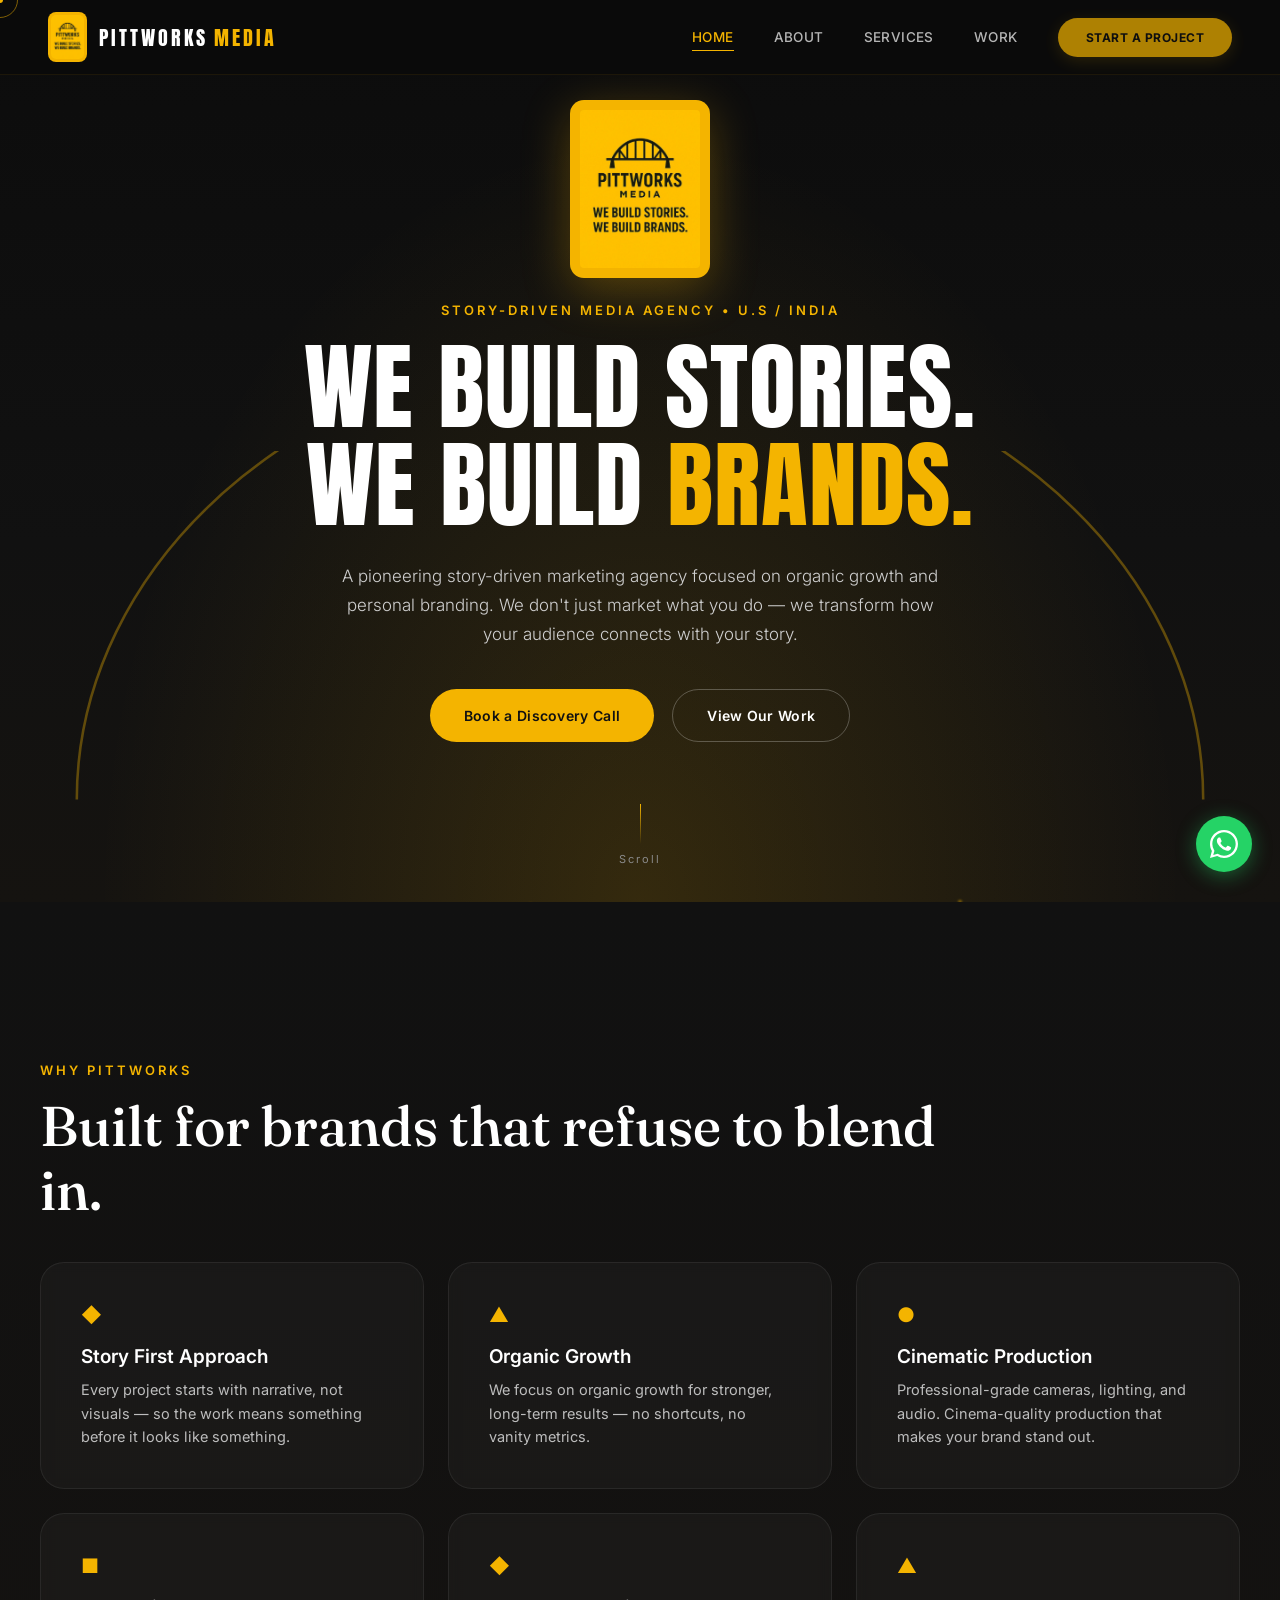
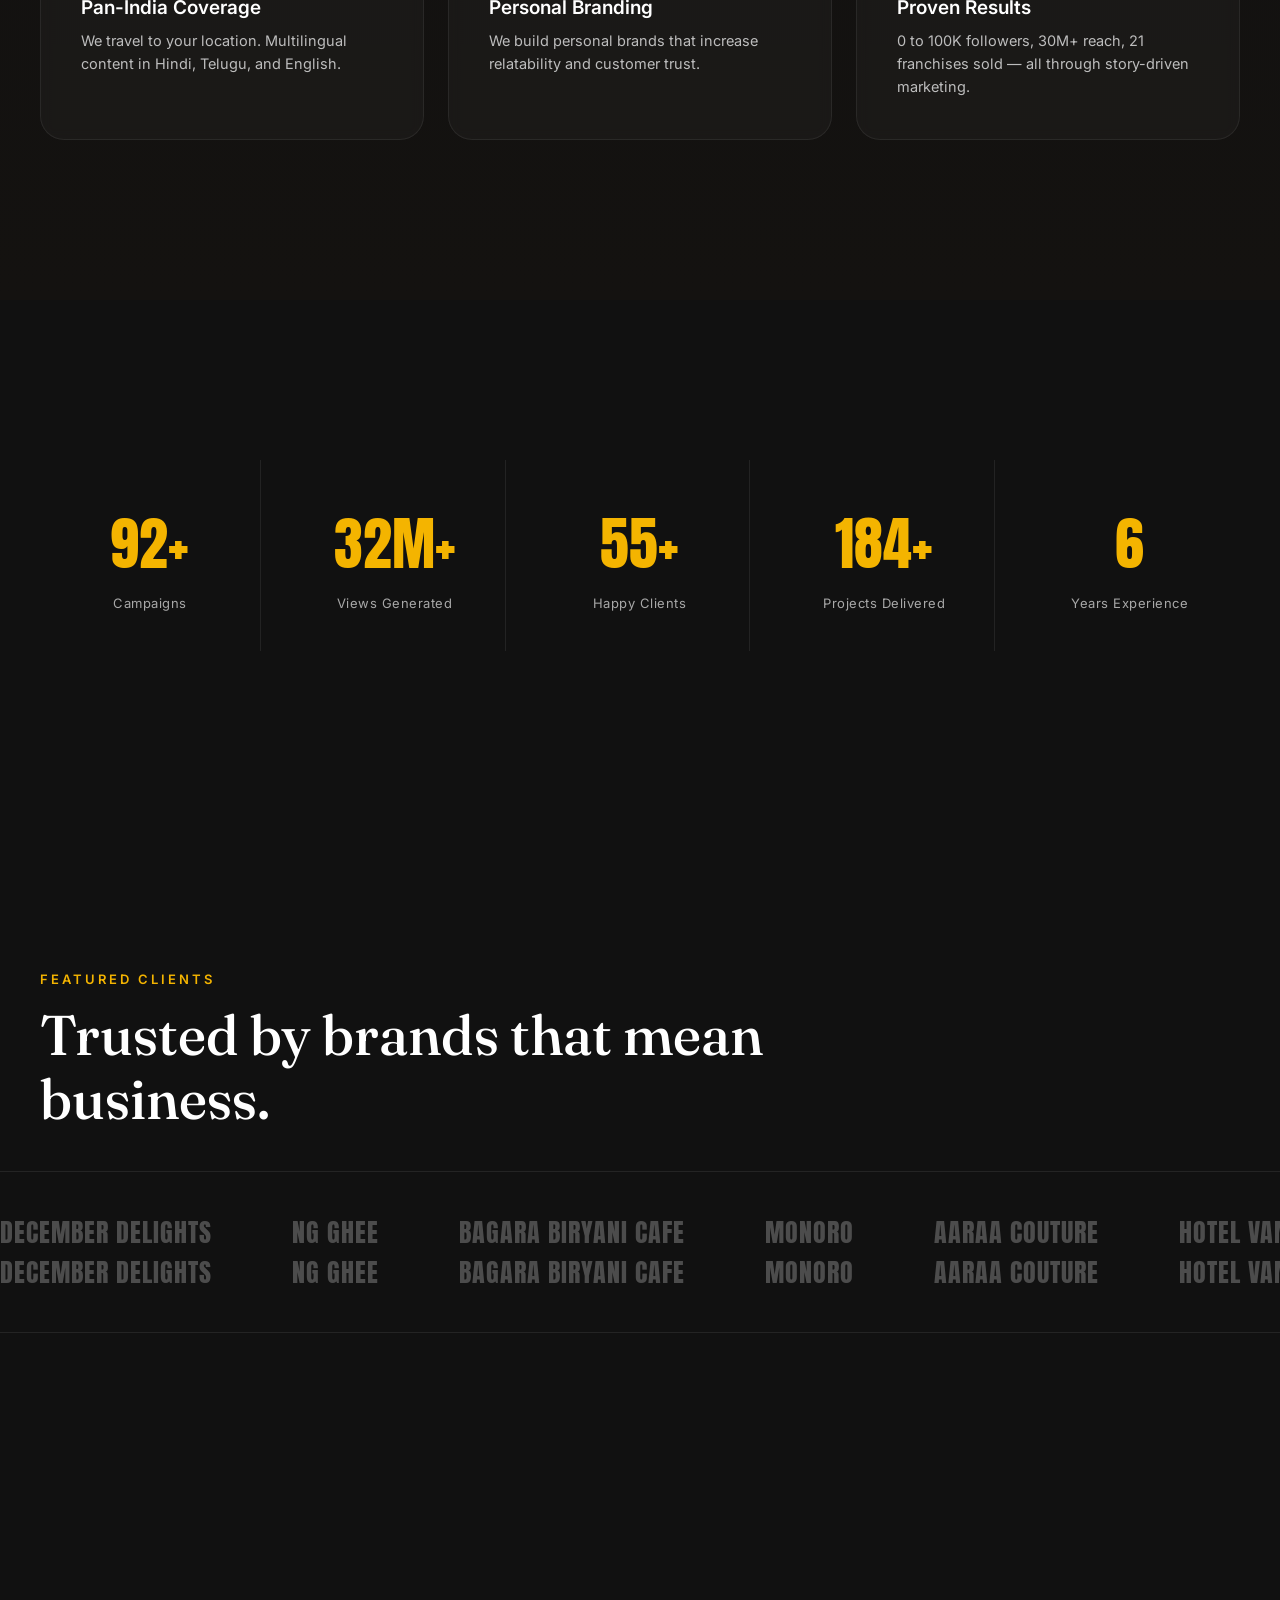
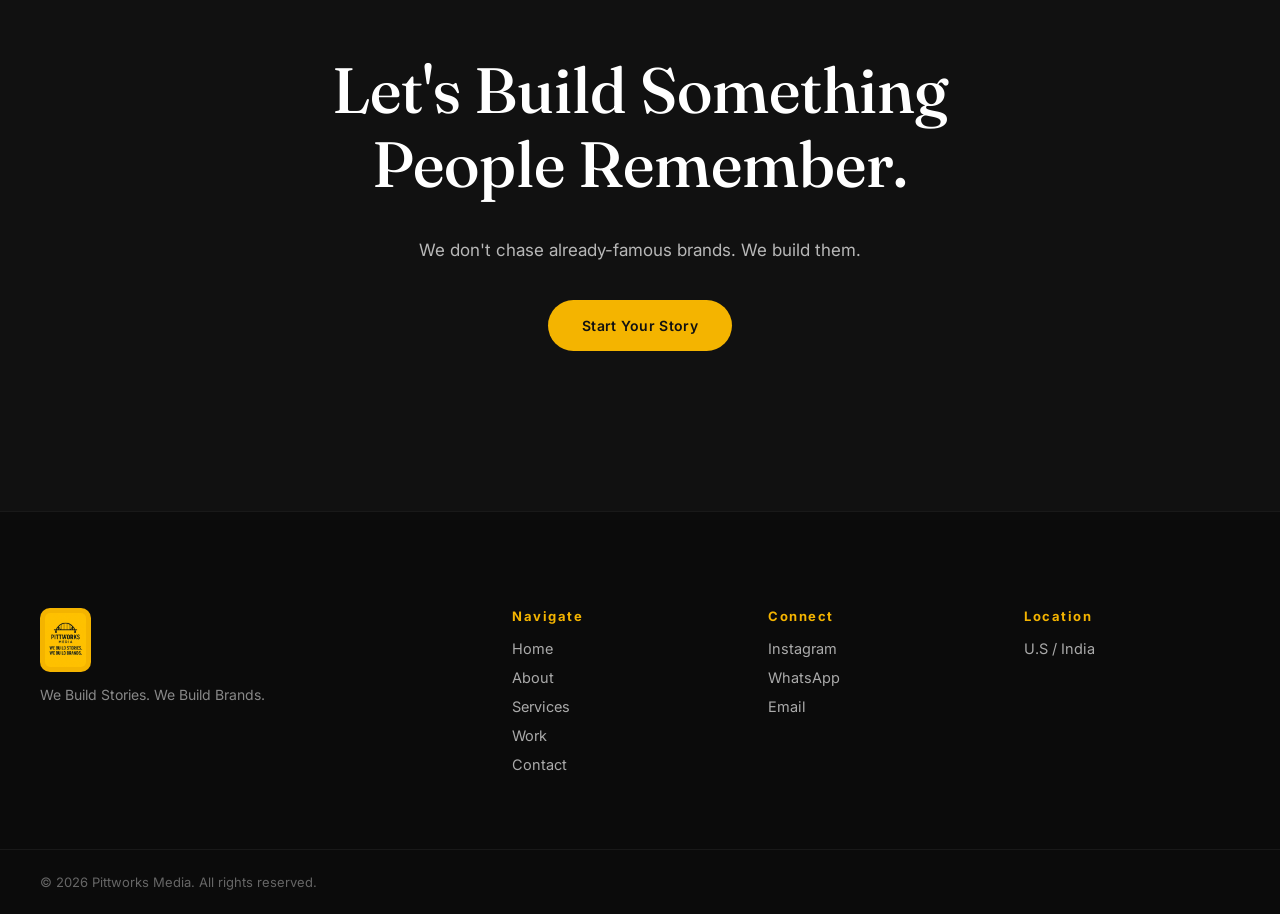
==== index.html @ 5b870f53 "Pittworks Media - complete website with all pages and assets" ====
<!DOCTYPE html>
<html lang="en">
<head>
<meta charset="UTF-8">
<meta name="viewport" content="width=device-width, initial-scale=1.0">
<title>Pittworks Media — We Build Stories. We Build Brands.</title>
<meta name="description" content="Pittworks Media is a pioneering story-driven marketing agency focused on organic growth and personal branding. We turn businesses into brands through cinematic storytelling and strategic marketing. U.S. and India.">
<meta name="keywords" content="media agency, creative agency, digital marketing, brand strategy, restaurant marketing, video production, brand storytelling">

<meta property="og:title" content="Pittworks Media — We Build Stories. We Build Brands.">
<meta property="og:description" content="A story-driven media agency helping ambitious businesses create unforgettable brands.">
<meta property="og:type" content="website">
<meta property="og:image" content="assets/images/og-image.jpg">
<meta name="twitter:card" content="summary_large_image">
<meta name="twitter:title" content="Pittworks Media">
<meta name="twitter:description" content="We Build Stories. We Build Brands.">
<meta name="twitter:image" content="assets/images/og-image.jpg">

<link rel="icon" type="image/svg+xml" href="assets/icons/favicon-32x32.svg">
<link rel="icon" type="image/svg+xml" sizes="16x16" href="assets/icons/favicon-16x16.svg">
<link rel="apple-touch-icon" href="assets/icons/apple-touch-icon.svg">
<link rel="preconnect" href="https://fonts.googleapis.com">
<link rel="preconnect" href="https://fonts.gstatic.com" crossorigin>
<link href="https://fonts.googleapis.com/css2?family=Anton&family=Fraunces:ital,opsz,wght@0,9..144,300;0,9..144,500;0,9..144,600;1,9..144,400&family=Inter:wght@300;400;500;600;700&display=swap" rel="stylesheet">
<link rel="stylesheet" href="css/style.css">

<!-- Google Analytics 4 -->
<script>
  window.GA_MEASUREMENT_ID = 'G-XXXXXXXXXX';
  if (window.GA_MEASUREMENT_ID && window.GA_MEASUREMENT_ID !== 'G-XXXXXXXXXX') {
    var gs = document.createElement('script');
    gs.async = true;
    gs.src = 'https://www.googletagmanager.com/gtag/js?id=' + window.GA_MEASUREMENT_ID;
    document.head.appendChild(gs);
    window.dataLayer = window.dataLayer || [];
    function gtag(){ dataLayer.push(arguments); }
    gtag('js', new Date());
    gtag('config', window.GA_MEASUREMENT_ID);
  }
</script>

<script type="application/ld+json">
{
  "@context": "https://schema.org",
  "@type": "Organization",
  "name": "Pittworks Media",
  "description": "Pioneering story-driven marketing agency focused on organic growth and personal branding.",
  "slogan": "We Build Stories. We Build Brands."
}
</script>
</head>
<body>

<!-- Loading Screen -->
<div class="loader" id="loader">
  <div class="loader-bridge">
    <svg viewBox="0 0 200 120" class="loader-svg"><path class="loader-arch" d="M20 90 A80 70 0 0 1 180 90" fill="none" stroke="#F4B400" stroke-width="6"/><line x1="10" y1="92" x2="190" y2="92" stroke="#F4B400" stroke-width="6"/></svg>
  </div>
  <div class="loader-text">PITTWORKS <span>MEDIA</span></div>
</div>

<!-- Custom cursor -->
<div class="cursor-dot" id="cursorDot"></div>
<div class="cursor-ring" id="cursorRing"></div>

<!-- Scroll progress -->
<div class="scroll-progress" id="scrollProgress"></div>

<!-- Nav -->
<header class="nav" id="nav">
  <div class="nav-inner">
    <a href="index.html" class="nav-logo">
      <picture>
        <source srcset="assets/images/logo.webp" type="image/webp">
        <img src="assets/images/logo.png" alt="Pittworks Media" class="nav-logo-img">
      </picture>
      <span class="nav-logo-text">PITTWORKS<em>MEDIA</em></span>
    </a>
    <nav class="nav-links">
      <a href="index.html" class="active">Home</a>
      <a href="about.html">About</a>
      <a href="services.html">Services</a>
      <a href="work.html">Work</a>
      <a href="contact.html" class="nav-cta">Start a Project</a>
    </nav>
    <button class="nav-burger" id="navBurger" aria-label="Open menu"><span></span><span></span><span></span></button>
  </div>
  <div class="nav-mobile" id="navMobile">
    <a href="index.html">Home</a>
    <a href="about.html">About</a>
    <a href="services.html">Services</a>
    <a href="work.html">Work</a>
    <a href="contact.html" class="nav-cta">Start a Project</a>
  </div>
</header>

<main id="top">

  <!-- HERO -->
  <section class="hero" id="hero">
    <div class="hero-bg">
      <div class="hero-particles" id="particles"></div>
      <svg class="hero-bridge-line" viewBox="0 0 1000 400" preserveAspectRatio="xMidYMax slice">
        <path d="M60 320 A420 340 0 0 1 940 320" fill="none" stroke="#F4B400" stroke-width="2" opacity="0.35"/>
      </svg>
    </div>
    <div class="hero-content">
      <div class="hero-logo-wrap reveal-up">
        <picture>
          <source srcset="assets/images/logo.webp" type="image/webp">
          <img src="assets/images/logo.png" alt="Pittworks Media logo" class="hero-logo">
        </picture>
      </div>
      <p class="eyebrow reveal-up">STORY-DRIVEN MEDIA AGENCY &bull; U.S / INDIA</p>
      <h1 class="hero-title">
        <span class="line reveal-mask"><span>WE BUILD STORIES.</span></span>
        <span class="line reveal-mask" style="--d:0.12s"><span>WE BUILD <em>BRANDS.</em></span></span>
      </h1>
      <p class="hero-sub reveal-up" style="--d:0.3s">A pioneering story-driven marketing agency focused on organic growth and personal branding. We don't just market what you do — we transform how your audience connects with your story.</p>
      <div class="hero-cta reveal-up" style="--d:0.42s">
        <a href="contact.html" class="btn btn-gold magnetic"><span>Book a Discovery Call</span></a>
        <a href="work.html" class="btn btn-outline magnetic"><span>View Our Work</span></a>
      </div>
    </div>
    <div class="hero-scroll">
      <span></span>
      <p>Scroll</p>
    </div>
  </section>

  <!-- WHY PITTWORKS -->
  <section class="why" id="why">
    <div class="container">
      <p class="eyebrow reveal-up">WHY PITTWORKS</p>
      <h2 class="section-title reveal-up">Built for brands that refuse to blend in.</h2>
      <div class="why-grid">
        <div class="why-card reveal-up">
          <div class="why-icon">◆</div>
          <h3>Story First Approach</h3>
          <p>Every project starts with narrative, not visuals — so the work means something before it looks like something.</p>
        </div>
        <div class="why-card reveal-up" style="--d:0.06s">
          <div class="why-icon">▲</div>
          <h3>Organic Growth</h3>
          <p>We focus on organic growth for stronger, long-term results — no shortcuts, no vanity metrics.</p>
        </div>
        <div class="why-card reveal-up" style="--d:0.12s">
          <div class="why-icon">●</div>
          <h3>Cinematic Production</h3>
          <p>Professional-grade cameras, lighting, and audio. Cinema-quality production that makes your brand stand out.</p>
        </div>
        <div class="why-card reveal-up" style="--d:0.18s">
          <div class="why-icon">■</div>
          <h3>Pan-India Coverage</h3>
          <p>We travel to your location. Multilingual content in Hindi, Telugu, and English.</p>
        </div>
        <div class="why-card reveal-up" style="--d:0.24s">
          <div class="why-icon">◆</div>
          <h3>Personal Branding</h3>
          <p>We build personal brands that increase relatability and customer trust.</p>
        </div>
        <div class="why-card reveal-up" style="--d:0.3s">
          <div class="why-icon">▲</div>
          <h3>Proven Results</h3>
          <p>0 to 100K followers, 30M+ reach, 21 franchises sold — all through story-driven marketing.</p>
        </div>
      </div>
    </div>
  </section>

  <!-- STATS -->
  <section class="stats" id="stats">
    <div class="container stats-grid">
      <div class="stat-item reveal-up">
        <span class="stat-num" data-count="100" data-suffix="+">0</span>
        <span class="stat-label">Campaigns</span>
      </div>
      <div class="stat-item reveal-up" style="--d:0.08s">
        <span class="stat-num" data-count="35" data-suffix="M+">0</span>
        <span class="stat-label">Views Generated</span>
      </div>
      <div class="stat-item reveal-up" style="--d:0.16s">
        <span class="stat-num" data-count="60" data-suffix="+">0</span>
        <span class="stat-label">Happy Clients</span>
      </div>
      <div class="stat-item reveal-up" style="--d:0.24s">
        <span class="stat-num" data-count="200" data-suffix="+">0</span>
        <span class="stat-label">Projects Delivered</span>
      </div>
      <div class="stat-item reveal-up" style="--d:0.32s">
        <span class="stat-num" data-count="6" data-suffix="">0</span>
        <span class="stat-label">Years Experience</span>
      </div>
    </div>
  </section>

  <!-- FEATURED CLIENTS -->
  <section class="clients" id="clients">
    <div class="container">
      <p class="eyebrow reveal-up">FEATURED CLIENTS</p>
      <h2 class="section-title reveal-up">Trusted by brands that mean business.</h2>
    </div>
    <div class="marquee-wrap">
      <div class="marquee-track" id="marqueeTrack1"></div>
      <div class="marquee-track" id="marqueeTrack2" aria-hidden="true"></div>
    </div>
  </section>

  <!-- CTA -->
  <section class="cta-banner">
    <div class="container">
      <h2 class="reveal-up">Let's Build Something<br>People Remember.</h2>
      <p class="cta-sub reveal-up">We don't chase already-famous brands. We build them.</p>
      <a href="contact.html" class="btn btn-gold magnetic reveal-up"><span>Start Your Story</span></a>
    </div>
  </section>

</main>

<!-- FOOTER -->
<footer class="footer">
  <div class="container footer-grid">
    <div class="footer-brand">
      <picture>
        <source srcset="assets/images/logo.webp" type="image/webp">
        <img src="assets/images/logo.png" alt="Pittworks Media" class="footer-logo">
      </picture>
      <p>We Build Stories. We Build Brands.</p>
    </div>
    <div class="footer-col">
      <h4>Navigate</h4>
      <a href="index.html">Home</a>
      <a href="about.html">About</a>
      <a href="services.html">Services</a>
      <a href="work.html">Work</a>
      <a href="contact.html">Contact</a>
    </div>
    <div class="footer-col">
      <h4>Connect</h4>
      <a href="https://www.instagram.com/pittworks_media" target="_blank" rel="noopener">Instagram</a>
      <a href="https://wa.me/918801460641?text=Hi%20Pittworks%20Media%2C%20I%27m%20interested%20in%20your%20services.%20Let%27s%20connect!" target="_blank" rel="noopener">WhatsApp</a>
      <a href="mailto:hello@pittworksmedia.com">Email</a>
    </div>
    <div class="footer-col">
      <h4>Location</h4>
      <p>U.S / India</p>
    </div>
  </div>
  <div class="container footer-bottom">
    <p>&copy; 2026 Pittworks Media. All rights reserved.</p>
  </div>
</footer>

<button class="to-top" id="toTop" aria-label="Back to top">&uarr;</button>

<script src="js/main.js"></script>
<a href="https://wa.me/918801460641?text=Hi%20Pittworks%20Media%2C%20I%27m%20interested%20in%20your%20services.%20Let%27s%20connect!" target="_blank" rel="noopener" class="whatsapp-float" aria-label="Chat on WhatsApp">
  <svg viewBox="0 0 32 32" width="28" height="28" fill="#fff"><path d="M16.004 0C7.164 0 .004 7.16.004 15.998c0 2.82.736 5.572 2.14 7.998L0 32l8.196-2.148A15.95 15.95 0 0016.004 32C24.844 32 32 24.836 32 15.998 32 7.16 24.844 0 16.004 0zm0 29.332a13.28 13.28 0 01-6.772-1.852l-.484-.288-5.024 1.32 1.344-4.896-.316-.504A13.24 13.24 0 012.672 16C2.672 8.636 8.636 2.672 16.004 2.672c7.364 0 13.328 5.964 13.328 13.328 0 7.368-5.964 13.332-13.328 13.332zm7.308-9.976c-.4-.2-2.368-1.168-2.736-1.3-.368-.136-.636-.2-.904.2-.268.4-1.036 1.3-1.272 1.572-.232.268-.468.3-.868.1-.4-.2-1.688-.62-3.216-1.98-1.188-1.06-1.992-2.368-2.224-2.768-.232-.4-.024-.616.176-.816.18-.18.4-.468.6-.7.2-.236.268-.4.4-.668.136-.268.068-.5-.032-.7-.1-.2-.904-2.18-1.24-2.984-.324-.784-.656-.676-.904-.688-.232-.012-.5-.012-.768-.012s-.7.1-1.068.5c-.368.4-1.4 1.368-1.4 3.336 0 1.968 1.432 3.868 1.632 4.136.2.268 2.824 4.312 6.84 6.048.956.412 1.7.66 2.284.844.96.304 1.832.26 2.524.16.768-.116 2.368-.968 2.704-1.904.332-.936.332-1.74.232-1.904-.1-.168-.368-.268-.768-.468z"/></svg>
</a>
</body>
</html>
---- css/style.css ----
/* ============================================
   PITTWORKS MEDIA — DESIGN TOKENS
   ============================================ */
:root{
  --gold: #F4B400;
  --gold-soft: #FFD866;
  --gold-pale: #FFF8E7;
  --black: #111111;
  --black-2: #1a1a1a;
  --white: #ffffff;
  --gray: #8a8a8a;
  --gray-light: #e8e8e6;

  --font-display: 'Anton', sans-serif;
  --font-serif: 'Fraunces', serif;
  --font-body: 'Inter', sans-serif;

  --space-1: 8px;
  --space-2: 16px;
  --space-3: 24px;
  --space-4: 40px;
  --space-5: 64px;
  --space-6: 96px;
  --space-7: 160px;

  --radius: 24px;
  --ease: cubic-bezier(.22,1,.36,1);
}

*,*::before,*::after{ box-sizing: border-box; }
html{ scroll-behavior: smooth; }
body{
  margin:0;
  background: var(--black);
  color: var(--white);
  font-family: var(--font-body);
  font-weight: 400;
  overflow-x: hidden;
  cursor: none;
}
img{ max-width:100%; display:block; }
a{ color:inherit; text-decoration:none; }
.container{ max-width: 1280px; margin: 0 auto; padding: 0 var(--space-4); }
@media (max-width: 768px){ .container{ padding: 0 var(--space-3); } }

.eyebrow{
  font-family: var(--font-body);
  font-size: 13px;
  letter-spacing: 3px;
  color: var(--gold);
  font-weight: 600;
  margin: 0 0 var(--space-2);
}
.section-title{
  font-family: var(--font-serif);
  font-weight: 500;
  font-size: clamp(32px, 4.5vw, 56px);
  line-height: 1.15;
  margin: 0 0 var(--space-4);
  max-width: 900px;
}
.serif-em{ font-style: italic; color: var(--gold); }

section{ position: relative; padding: var(--space-7) 0; }
@media (max-width: 900px){ section{ padding: var(--space-6) 0; } }

/* ============================================
   CURSOR
   ============================================ */
.cursor-dot, .cursor-ring{
  position: fixed; top:0; left:0; pointer-events:none; z-index: 9999;
  border-radius: 50%; transform: translate(-50%,-50%);
  transition: opacity .2s ease;
}
.cursor-dot{ width:6px; height:6px; background: var(--gold); }
.cursor-ring{ width:36px; height:36px; border: 1px solid rgba(244,180,0,.5); transition: width .2s var(--ease), height .2s var(--ease), border-color .2s ease, background .2s ease; }
.cursor-ring.hover{ width:64px; height:64px; background: rgba(244,180,0,.08); border-color: var(--gold); }
@media (max-width: 900px){ .cursor-dot,.cursor-ring{ display:none; } body{ cursor:auto; } }

/* ============================================
   LOADER
   ============================================ */
.loader{
  position: fixed; inset:0; background: var(--black); z-index: 10000;
  display:flex; flex-direction:column; align-items:center; justify-content:center; gap: 24px;
  transition: opacity .6s var(--ease), visibility .6s var(--ease);
}
.loader.done{ opacity:0; visibility:hidden; }
.loader-svg{ width: 140px; }
.loader-arch{ stroke-dasharray: 300; stroke-dashoffset: 300; animation: drawArch 1.4s var(--ease) forwards; }
@keyframes drawArch{ to{ stroke-dashoffset:0; } }
.loader-text{ font-family: var(--font-display); letter-spacing: 4px; font-size: 20px; color: var(--white); opacity:0; animation: fadeIn .6s ease .8s forwards; }
.loader-text span{ color: var(--gold); }
@keyframes fadeIn{ to{ opacity:1; } }

/* ============================================
   SCROLL PROGRESS
   ============================================ */
.scroll-progress{ position: fixed; top:0; left:0; height:3px; background: var(--gold); z-index: 999; width:0%; }

/* ============================================
   NAV
   ============================================ */
.nav{ position: fixed; top:0; left:0; right:0; z-index: 900; background: rgba(11,11,11,.88); backdrop-filter: blur(20px) saturate(1.4); border-bottom: 1px solid rgba(244,180,0,.08); }
.nav-inner{ max-width:1360px; margin:0 auto; padding: 12px 48px; display:flex; align-items:center; justify-content:space-between; }
.nav-logo{ display:flex; align-items:center; gap: 12px; text-decoration:none; }
.nav-logo img{ height: 50px; width: auto; border-radius: 8px; background: var(--gold); padding: 3px; }
.nav-logo-text{ font-family: var(--font-display); font-size: 20px; font-weight: 400; letter-spacing: 3px; color: var(--white); white-space: nowrap; text-transform: uppercase; }
.nav-logo-text em{ font-style: normal; color: var(--gold); letter-spacing: 3px; margin-left: 6px; }
.nav-links{ display:flex; align-items:center; gap: 40px; font-size: 13.5px; font-weight: 500; letter-spacing: .4px; text-transform: uppercase; }
.nav-links a{ opacity:.7; transition: opacity .3s ease, color .3s ease, transform .3s ease; position: relative; }
.nav-links a::after{ content:''; position:absolute; bottom:-6px; left:0; width:0; height:1.5px; background: var(--gold); transition: width .35s var(--ease); }
.nav-links a:hover{ opacity:1; color: var(--gold); transform: translateY(-1px); }
.nav-links a:hover::after{ width:100%; }
.nav-links a.active{ opacity:1; color: var(--gold); }
.nav-links a.active::after{ width:100%; }
.nav-cta{ background: var(--gold); color: var(--black) !important; padding: 12px 28px; border-radius: 999px; font-weight: 700; letter-spacing: .5px; text-transform: uppercase; font-size: 12px; box-shadow: 0 4px 16px rgba(244,180,0,.2); transition: transform .3s var(--ease), box-shadow .3s ease; }
.nav-cta:hover{ color: var(--black) !important; opacity: 1 !important; transform: translateY(-2px); box-shadow: 0 8px 28px rgba(244,180,0,.35); }
.nav-cta::after{ display:none; }
.nav-burger{ display:none; flex-direction:column; gap:6px; background:none; border:none; cursor:pointer; padding: 10px; }
.nav-burger span{ width: 26px; height:2px; background: var(--white); display:block; border-radius: 2px; transition: transform .3s ease, opacity .3s ease; }
.nav-mobile{ display:none; flex-direction:column; gap: 20px; padding: 28px 28px 36px; background: rgba(11,11,11,.95); backdrop-filter: blur(20px); border-top: 1px solid rgba(244,180,0,.08); }
.nav-mobile a{ font-size: 16px; font-weight: 500; letter-spacing: .3px; opacity: .8; transition: opacity .25s ease, color .25s ease; }
.nav-mobile a:hover{ opacity:1; color: var(--gold); }
.nav-mobile.open{ display:flex; }
@media (max-width: 900px){
  .nav-inner{ padding: 10px 24px; }
  .nav-logo img{ height: 42px; }
  .nav-logo-text{ font-size: 18px; }
  .nav-links{ display:none; }
  .nav-burger{ display:flex; }
}

/* ============================================
   HERO
   ============================================ */
.hero{ min-height: 100vh; display:flex; flex-direction:column; align-items:center; justify-content:center; text-align:center; overflow:hidden; padding-top: 100px; }
.hero-bg{ position:absolute; inset:0; background:
    radial-gradient(ellipse at 50% 100%, rgba(244,180,0,.14), transparent 60%),
    linear-gradient(180deg, #0c0c0c 0%, #111111 60%, #151310 100%);
  z-index:0; }
.hero-bridge-line{ position:absolute; bottom:0; left:0; width:100%; height: 50%; z-index:1; }
.hero-particles{ position:absolute; inset:0; z-index:1; }
.particle{ position:absolute; border-radius:50%; background: var(--gold); opacity:.5; filter: blur(1px); animation: floatUp linear infinite; }
@keyframes floatUp{ from{ transform: translateY(0); } to{ transform: translateY(-120vh); } }

.hero-content{ position:relative; z-index:2; max-width: 980px; padding: 0 24px; }
.hero-title{ font-family: var(--font-display); font-weight:400; letter-spacing: 1px; font-size: clamp(38px, 8vw, 96px); line-height: 1.02; margin: 20px 0 28px; color: var(--white); }
.hero-title em{ font-style: normal; color: var(--gold); }
.hero-title .line{ display:block; overflow:hidden; }
.hero-title .line span{ display:block; transform: translateY(110%); }
.hero-sub{ font-size: 17px; line-height: 1.7; color: #cfcfcf; max-width: 620px; margin: 0 auto 40px; font-weight:300; }
.hero-cta{ display:flex; gap: 18px; justify-content:center; flex-wrap:wrap; }

.hero-scroll{ position:absolute; bottom: 36px; left:50%; transform: translateX(-50%); z-index:2; display:flex; flex-direction:column; align-items:center; gap:8px; }
.hero-scroll span{ width:1px; height: 40px; background: linear-gradient(var(--gold), transparent); animation: scrollLine 1.8s ease infinite; }
.hero-scroll p{ font-size:11px; letter-spacing:2px; color: var(--gray); margin:0; }
@keyframes scrollLine{ 0%{ transform: scaleY(0); transform-origin: top; } 50%{ transform: scaleY(1); transform-origin: top; } 51%{ transform-origin: bottom; } 100%{ transform: scaleY(0); transform-origin: bottom; } }

/* Buttons */
.btn{ display:inline-flex; align-items:center; justify-content:center; padding: 17px 34px; border-radius: 999px; font-weight:600; font-size: 14px; letter-spacing:.3px; position:relative; overflow:hidden; transition: transform .35s var(--ease), box-shadow .35s var(--ease); }
.btn span{ position:relative; z-index:2; }
.btn-gold{ background: var(--gold); color: var(--black); }
.btn-gold:hover{ transform: translateY(-3px); box-shadow: 0 14px 34px rgba(244,180,0,.35); }
.btn-outline{ border: 1px solid rgba(255,255,255,.25); color: var(--white); }
.btn-outline:hover{ transform: translateY(-3px); border-color: var(--gold); color: var(--gold); }

/* ============================================
   REVEALS
   ============================================ */
.reveal-up{ opacity:0; transform: translateY(36px); transition: opacity .9s var(--ease), transform .9s var(--ease); transition-delay: var(--d,0s); }
.reveal-up.in{ opacity:1; transform: translateY(0); }
.reveal-mask{ overflow:hidden; }
.reveal-mask.in span{ transform: translateY(0); transition: transform 1s var(--ease); transition-delay: var(--d,0s); }

/* ============================================
   ABOUT
   ============================================ */
.about{ background: var(--black); }
.about-lede{ max-width: 620px; color: #b8b8b8; font-size:17px; line-height:1.7; margin-bottom: var(--space-5); }
.about-grid{ display:grid; grid-template-columns: repeat(4,1fr); gap: var(--space-3); }
.about-card{ background: var(--black-2); border:1px solid rgba(255,255,255,.06); border-radius: var(--radius); padding: var(--space-4); transition: transform .4s var(--ease), border-color .4s ease; }
.about-card:hover{ transform: translateY(-8px); border-color: rgba(244,180,0,.4); }
.about-num{ display:block; font-family: var(--font-serif); font-style:italic; color: var(--gold); font-size: 22px; margin-bottom: 14px; }
.about-card p{ color:#c8c8c8; line-height:1.65; font-size:15px; margin:0; }
@media (max-width: 900px){ .about-grid{ grid-template-columns: 1fr 1fr; } }
@media (max-width: 560px){ .about-grid{ grid-template-columns: 1fr; } }

/* ============================================
   WHY
   ============================================ */
.why{ background: linear-gradient(180deg, #111111, #141210); }
.why-grid{ display:grid; grid-template-columns: repeat(3,1fr); gap: var(--space-3); }
.why-card{ background: rgba(255,255,255,.03); border: 1px solid rgba(255,255,255,.07); border-radius: var(--radius); padding: var(--space-4); backdrop-filter: blur(6px); transition: transform .4s var(--ease), background .4s ease, border-color .4s ease; }
.why-card:hover{ transform: translateY(-8px); background: rgba(244,180,0,.05); border-color: rgba(244,180,0,.35); }
.why-icon{ color: var(--gold); font-size: 20px; margin-bottom: 18px; }
.why-card h3{ font-size: 19px; margin: 0 0 10px; font-weight:600; }
.why-card p{ color:#bdbdbd; font-size:14.5px; line-height:1.6; margin:0; }
@media (max-width: 900px){ .why-grid{ grid-template-columns: 1fr 1fr; } }
@media (max-width: 560px){ .why-grid{ grid-template-columns: 1fr; } }

/* ============================================
   SERVICES
   ============================================ */
.services{ background: var(--black); }
.services-list{ display:flex; flex-direction:column; }
.service-row{ display:grid; grid-template-columns: 1fr 1fr; align-items:center; gap: var(--space-5); max-width:1280px; margin: 0 auto; padding: var(--space-5) var(--space-4); border-top: 1px solid rgba(255,255,255,.07); }
.service-row.reverse{ direction: rtl; }
.service-row.reverse .service-info{ direction: ltr; }
.service-media{ border-radius: var(--radius); overflow:hidden; aspect-ratio: 4/3; background: var(--black-2); display:flex; align-items:center; justify-content:center; }
/* service-media-inner is now handled by img tag — see bottom of file */
.service-index{ font-family: var(--font-serif); font-style:italic; color: var(--gold); font-size: 16px; }
.service-info h3{ font-size: clamp(24px,2.6vw,34px); margin: 12px 0 14px; font-weight:600; font-family: var(--font-body); }
.service-info p{ color:#bdbdbd; font-size:16px; line-height:1.65; max-width: 420px; margin: 0 0 20px; }
.service-link{ color: var(--gold); font-weight:600; font-size:14px; display:inline-block; position:relative; }
.service-link::after{ content:''; position:absolute; left:0; bottom:-3px; width:100%; height:1px; background: var(--gold); transform: scaleX(0); transform-origin:left; transition: transform .35s var(--ease); }
.service-link:hover::after{ transform: scaleX(1); }
@media (max-width: 860px){ .service-row, .service-row.reverse{ grid-template-columns: 1fr; direction: ltr; gap: var(--space-3); padding: var(--space-4) var(--space-3); } }

/* ============================================
   INDUSTRIES
   ============================================ */
.industries{ background: linear-gradient(180deg,#141210,#111111); overflow:hidden; }
.industries-track-wrap{ overflow-x:auto; scrollbar-width:none; }
.industries-track-wrap::-webkit-scrollbar{ display:none; }
.industries-track{ display:flex; gap: var(--space-3); padding: 0 var(--space-4) var(--space-2); width:max-content; }
.industry-card{ min-width: 190px; background: rgba(255,255,255,.03); border:1px solid rgba(255,255,255,.07); border-radius: var(--radius); padding: var(--space-4) var(--space-3); text-align:center; transition: transform .4s var(--ease), border-color .4s ease; }
.industry-card:hover{ transform: translateY(-6px); border-color: rgba(244,180,0,.4); }
.industry-icon{ font-size: 30px; display:block; margin-bottom: 16px; }
.industry-card h4{ margin:0; font-size:15px; font-weight:600; }

/* ============================================
   CLIENTS MARQUEE
   ============================================ */
.clients{ background: var(--black); }
.marquee-wrap{ border-top:1px solid rgba(255,255,255,.08); border-bottom:1px solid rgba(255,255,255,.08); padding: var(--space-4) 0; overflow:hidden; }
.marquee-track{ display:flex; gap: 80px; width:max-content; animation: marquee 26s linear infinite; padding-right: 80px; }
@keyframes marquee{ from{ transform: translateX(0); } to{ transform: translateX(-100%); } }
.client-logo{ font-family: var(--font-display); font-size: 26px; letter-spacing: 1px; color: rgba(255,255,255,.25); white-space:nowrap; transition: color .3s ease; }
.client-logo:hover{ color: var(--gold); }

/* ============================================
   PORTFOLIO
   ============================================ */
.portfolio{ background: linear-gradient(180deg,#111111,#141210); }
.portfolio-grid{ display:grid; grid-template-columns: 1fr 1fr; gap: var(--space-3); margin-top: var(--space-4); }
/* portfolio-media styling now at bottom — img-based */
.portfolio-card{ border-radius: var(--radius); overflow:hidden; background: var(--black-2); border:1px solid rgba(255,255,255,.06); transition: transform .45s var(--ease); }
.portfolio-card:hover{ transform: translateY(-8px); }
.portfolio-body{ padding: var(--space-3) var(--space-4) var(--space-4); }
.portfolio-body h3{ font-size: 21px; margin: 0 0 10px; }
.portfolio-body p{ color:#b8b8b8; font-size: 14.5px; line-height:1.6; margin: 0 0 18px; }
.portfolio-stats{ display:flex; gap: 26px; }
.portfolio-stats span{ font-size: 13px; color:#9a9a9a; }
.portfolio-stats strong{ color: var(--gold); font-size:16px; }
@media (max-width: 760px){ .portfolio-grid{ grid-template-columns: 1fr; } }

/* ============================================
   PROCESS / TIMELINE
   ============================================ */
.process{ background: var(--black); }
.timeline{ position:relative; padding-left: 40px; max-width: 720px; }
.timeline-line{ position:absolute; left:5px; top:6px; bottom:6px; width:2px; background: rgba(255,255,255,.1); }
.timeline-fill{ width:100%; height:0%; background: var(--gold); transition: height 1.2s var(--ease); }
.timeline-step{ position:relative; padding-bottom: var(--space-5); }
.timeline-step:last-child{ padding-bottom:0; }
.timeline-dot{ position:absolute; left: -40px; top:2px; width:12px; height:12px; border-radius:50%; background: var(--black); border: 2px solid var(--gold); }
.timeline-step h3{ font-size: 24px; margin: 0 0 8px; font-family: var(--font-serif); font-weight:500; }
.timeline-step p{ color:#bdbdbd; margin:0; max-width: 480px; line-height:1.6; }

/* ============================================
   TESTIMONIALS — Premium
   ============================================ */
.testimonials{ background: linear-gradient(180deg,#0d0d0b,#111111); position:relative; overflow:hidden; }
.testimonials::before{ content:''; position:absolute; top:0; left:50%; transform:translateX(-50%); width:600px; height:600px; background: radial-gradient(circle, rgba(244,180,0,.04) 0%, transparent 70%); pointer-events:none; }
.testi-slider{ max-width: 820px; position:relative; }
.testi-track{ display:flex; transition: transform .7s var(--ease); }
.testi-card{ min-width:100%; background: linear-gradient(135deg, rgba(26,26,26,.9), rgba(17,17,17,.95)); border:1px solid rgba(244,180,0,.12); border-radius: var(--radius); padding: var(--space-5) var(--space-5) var(--space-4); position:relative; backdrop-filter: blur(10px); }
.testi-card::before{ content:''; position:absolute; top:0; left:0; right:0; height:1px; background: linear-gradient(90deg, transparent, rgba(244,180,0,.3), transparent); }
.testi-quote{ font-family: var(--font-serif); font-size: 80px; color: var(--gold); line-height:0.8; display:block; margin-bottom: 24px; opacity:.6; }
.testi-card p{ font-size: 19px; line-height:1.7; font-family: var(--font-serif); font-weight:400; margin: 0 0 36px; color: #e0e0e0; font-style:italic; }
.testi-person{ display:flex; align-items:center; gap:16px; padding-top: 20px; border-top: 1px solid rgba(255,255,255,.06); }
.testi-avatar{ width:52px; height:52px; border-radius:50%; background: linear-gradient(135deg, var(--gold), #c89200); color:var(--black); display:flex; align-items:center; justify-content:center; font-weight:800; font-size:16px; box-shadow: 0 4px 16px rgba(244,180,0,.25); }
.testi-person strong{ display:block; font-size:15px; font-weight:600; color:#fff; }
.testi-person span{ font-size:13px; color: var(--gold); opacity:.8; margin-top:2px; display:block; }
.testi-dots{ display:flex; gap:10px; margin-top: 32px; justify-content:center; }
.testi-dots button{ width:10px; height:10px; border-radius:50%; background: rgba(255,255,255,.15); border:1px solid rgba(255,255,255,.1); cursor:pointer; transition: all .35s var(--ease); }
.testi-dots button.active{ background: var(--gold); width: 32px; border-radius: 6px; border-color: var(--gold); box-shadow: 0 2px 12px rgba(244,180,0,.3); }
.testi-dots button:hover{ background: rgba(244,180,0,.4); }

/* ============================================
   STATS
   ============================================ */
.stats{ background: var(--black); }
.stats-grid{ display:grid; grid-template-columns: repeat(5,1fr); gap: var(--space-3); text-align:center; }
.stat-item{ padding: var(--space-4) var(--space-2); border-right: 1px solid rgba(255,255,255,.08); }
.stat-item:last-child{ border-right:none; }
.stat-num{ display:block; font-family: var(--font-display); font-size: clamp(38px,4.5vw,58px); color: var(--gold); }
.stat-label{ display:block; font-size: 13px; color:#a8a8a8; margin-top: 8px; letter-spacing:.5px; }
@media (max-width: 900px){ .stats-grid{ grid-template-columns: repeat(2,1fr); } .stat-item:nth-child(2n){ border-right:none; } .stat-item{ border-bottom:1px solid rgba(255,255,255,.08); } }

/* ============================================
   INSTAGRAM FEED
   ============================================ */
.instafeed{ background: linear-gradient(180deg,#111111,#141210); }
.insta-grid{ display:grid; grid-template-columns: repeat(6,1fr); gap: 12px; margin-bottom: var(--space-4); }
/* insta-card styling now at bottom — img-based */
@media (max-width: 900px){ .insta-grid{ grid-template-columns: repeat(3,1fr); } }
@media (max-width: 500px){ .insta-grid{ grid-template-columns: repeat(2,1fr); } }

/* ============================================
   CTA BANNER
   ============================================ */
.cta-banner{ background: var(--black); text-align:center; padding: var(--space-7) 0; }
.cta-banner h2{ font-family: var(--font-serif); font-weight:500; font-size: clamp(30px,5vw,64px); line-height:1.15; margin: 0 0 var(--space-4); }
.cta-banner .btn{ margin: 0 auto; }

/* ============================================
   FOOTER
   ============================================ */
.footer{ background: #0b0b0b; padding: var(--space-6) 0 var(--space-3); border-top: 1px solid rgba(255,255,255,.06); }
.footer-grid{ display:grid; grid-template-columns: 2fr 1fr 1fr 1fr; gap: var(--space-4); margin-bottom: var(--space-5); }
.footer-logo{ height: 64px; width:auto; border-radius:10px; margin-bottom: 14px; background: var(--gold); padding: 5px; }
.footer-brand p{ color:#888; font-size:14px; max-width: 240px; }
.footer-col h4{ font-size: 13px; letter-spacing:1.5px; color: var(--gold); margin: 0 0 16px; }
.footer-col a, .footer-col p{ display:block; color:#aaa; font-size:14.5px; margin-bottom: 12px; transition: color .25s ease; }
.footer-col a:hover{ color: var(--gold); }
.footer-bottom{ border-top:1px solid rgba(255,255,255,.06); padding-top: var(--space-3); }
.footer-bottom p{ color:#666; font-size:13px; margin:0; }
@media (max-width: 760px){ .footer-grid{ grid-template-columns: 1fr 1fr; } }
@media (max-width: 500px){ .footer-grid{ grid-template-columns: 1fr; } }

/* ============================================
   BACK TO TOP
   ============================================ */
.to-top{ position: fixed; bottom: 96px; right: 28px; width: 48px; height:48px; border-radius:50%; background: var(--gold); color: var(--black); border:none; font-size:18px; cursor:pointer; z-index: 500; opacity:0; visibility:hidden; transition: opacity .3s ease, visibility .3s ease, transform .3s ease; }
.to-top.show{ opacity:1; visibility:visible; }
.to-top:hover{ transform: translateY(-4px); }

/* reduced motion */
@media (prefers-reduced-motion: reduce){
  *{ animation-duration: .001ms !important; animation-iteration-count: 1 !important; transition-duration: .001ms !important; }
}

/* ============================================
   FOCUS-VISIBLE — Keyboard Navigation
   ============================================ */
*:focus-visible {
  outline: 2px solid var(--gold);
  outline-offset: 3px;
  border-radius: 4px;
}
.btn:focus-visible {
  outline-offset: 4px;
  box-shadow: 0 0 0 3px rgba(244,180,0,.4);
}
input:focus-visible,
select:focus-visible,
textarea:focus-visible {
  outline: 2px solid var(--gold);
  outline-offset: 0;
  border-color: var(--gold);
}
.nav-burger:focus-visible {
  outline: 2px solid var(--gold);
  outline-offset: 4px;
}
.testi-dots button:focus-visible {
  outline: 2px solid var(--gold);
  outline-offset: 3px;
}
.to-top:focus-visible {
  outline: 2px solid var(--black);
  outline-offset: 3px;
}

/* ============================================
   SERVICE MEDIA — IMG-based
   ============================================ */
.service-media img {
  width: 100%;
  height: 100%;
  object-fit: cover;
  object-position: center;
  display: block;
  transition: transform .7s var(--ease);
}
.service-media img[src*="commercial-shoots"] {
  object-fit: contain;
  padding: 20px;
}
.service-row:hover .service-media img {
  transform: scale(1.06);
}

/* ============================================
   PORTFOLIO MEDIA — IMG-based
   ============================================ */
.portfolio-media {
  aspect-ratio: 16/10;
  position: relative;
  display: flex;
  align-items: flex-end;
  padding: 20px;
  overflow: hidden;
  background: var(--black-2);
}
.portfolio-media img {
  position: absolute;
  inset: 0;
  width: 100%;
  height: 100%;
  object-fit: cover;
}
.portfolio-media::after {
  content: '';
  position: absolute;
  inset: 0;
  background: linear-gradient(180deg, transparent 40%, rgba(0,0,0,.7));
  z-index: 1;
}
.portfolio-tag {
  position: relative;
  z-index: 2;
  background: rgba(17,17,17,.7);
  backdrop-filter: blur(6px);
  padding: 6px 14px;
  border-radius: 999px;
  font-size: 12px;
  letter-spacing: 1px;
  font-weight: 600;
}
.btn-sm {
  padding: 10px 22px;
  font-size: 13px;
  margin-top: 14px;
}

/* ============================================
   INSTAGRAM — IMG-based
   ============================================ */
.insta-card {
  aspect-ratio: 1;
  border-radius: 16px;
  overflow: hidden;
  transition: transform .4s var(--ease);
  background: var(--black-2);
}
.insta-card:hover { transform: scale(1.05); }
.insta-card img {
  width: 100%;
  height: 100%;
  object-fit: cover;
  display: block;
}

/* ============================================
   CONTACT FORM
   ============================================ */
.cta-sub {
  color: #b8b8b8;
  font-size: 17px;
  margin: 0 0 var(--space-4);
}
.contact-form {
  max-width: 720px;
  margin: 0 auto;
  text-align: left;
}
.form-row {
  display: grid;
  grid-template-columns: 1fr 1fr;
  gap: var(--space-3);
  margin-bottom: var(--space-3);
}
.form-group {
  display: flex;
  flex-direction: column;
}
.form-group-full {
  margin-bottom: var(--space-3);
}
.contact-form label {
  font-size: 13px;
  font-weight: 600;
  letter-spacing: .5px;
  margin-bottom: 8px;
  color: var(--white);
}
.contact-form .required {
  color: var(--gold);
}
.contact-form input,
.contact-form select,
.contact-form textarea {
  background: var(--black-2);
  border: 1px solid rgba(255,255,255,.12);
  border-radius: 12px;
  padding: 14px 18px;
  font-size: 15px;
  font-family: var(--font-body);
  color: var(--white);
  transition: border-color .3s ease, box-shadow .3s ease;
  width: 100%;
}
.contact-form input::placeholder,
.contact-form textarea::placeholder {
  color: #666;
}
.contact-form select {
  appearance: none;
  cursor: pointer;
}
.contact-form input:hover,
.contact-form select:hover,
.contact-form textarea:hover {
  border-color: rgba(255,255,255,.25);
}
.contact-form input:focus,
.contact-form select:focus,
.contact-form textarea:focus {
  border-color: var(--gold);
  box-shadow: 0 0 0 3px rgba(244,180,0,.1);
  outline: none;
}
.contact-form textarea {
  resize: vertical;
  min-height: 120px;
}
.contact-form .has-error {
  border-color: #e74c3c;
}
.form-error {
  font-size: 12px;
  color: #e74c3c;
  margin-top: 6px;
  min-height: 18px;
}
.contact-form .btn {
  margin-top: var(--space-2);
}
.form-status {
  margin-top: var(--space-2);
  font-size: 14px;
  text-align: center;
}
.form-status.success { color: #2ecc71; }
.form-status.error { color: #e74c3c; }
@media (max-width: 600px) {
  .form-row { grid-template-columns: 1fr; }
}

/* ============================================
   CASE STUDY MODAL
   ============================================ */
.case-study-modal {
  position: fixed;
  inset: 0;
  z-index: 10001;
  display: flex;
  align-items: center;
  justify-content: center;
  padding: var(--space-3);
}
.case-study-modal[hidden] {
  display: none;
}
.case-study-overlay {
  position: absolute;
  inset: 0;
  background: rgba(0,0,0,.85);
  backdrop-filter: blur(8px);
}
.case-study-content {
  position: relative;
  background: var(--black-2);
  border: 1px solid rgba(255,255,255,.08);
  border-radius: var(--radius);
  padding: var(--space-5);
  max-width: 720px;
  width: 100%;
  max-height: 85vh;
  overflow-y: auto;
  animation: modalIn .4s var(--ease);
}
@keyframes modalIn {
  from { opacity: 0; transform: translateY(30px) scale(0.96); }
  to { opacity: 1; transform: translateY(0) scale(1); }
}
.case-study-close {
  position: absolute;
  top: 20px;
  right: 24px;
  background: none;
  border: none;
  color: var(--white);
  font-size: 32px;
  cursor: pointer;
  line-height: 1;
  padding: 4px 8px;
  border-radius: 8px;
  transition: color .25s ease, background .25s ease;
}
.case-study-close:hover {
  color: var(--gold);
  background: rgba(244,180,0,.08);
}
.case-study-content .portfolio-tag {
  display: inline-block;
  margin-bottom: var(--space-2);
}
.case-study-content h2 {
  font-family: var(--font-serif);
  font-weight: 500;
  font-size: clamp(24px, 3vw, 36px);
  margin: 0 0 var(--space-3);
  color: var(--white);
}
.case-study-body p {
  color: #c8c8c8;
  font-size: 15px;
  line-height: 1.7;
  margin: 0 0 16px;
}
.case-study-body strong {
  color: var(--gold);
}
.case-study-body ul {
  list-style: none;
  padding: 0;
  margin: 0 0 16px;
}
.case-study-body ul li {
  position: relative;
  padding-left: 20px;
  margin-bottom: 10px;
  color: #c8c8c8;
  font-size: 15px;
  line-height: 1.6;
}
.case-study-body ul li::before {
  content: '◆';
  position: absolute;
  left: 0;
  color: var(--gold);
  font-size: 10px;
  top: 4px;
}
@media (max-width: 600px) {
  .case-study-content { padding: var(--space-3); }
}

/* ============================================
   PAGE HEADER (for sub-pages)
   ============================================ */
.page-header {
  padding: 180px 0 var(--space-5);
  background: var(--black);
}
.page-header .section-title {
  font-size: clamp(28px, 4vw, 52px);
}

/* ============================================
   NAV ACTIVE STATE — handled in main nav block above
   ============================================ */

/* ============================================
   HERO LOGO — Large, Clearly Visible
   ============================================ */
.hero-logo-wrap {
  margin-bottom: var(--space-3);
}
.hero-logo {
  width: 120px;
  height: auto;
  border-radius: 14px;
  margin: 0 auto;
  display: block;
  background: var(--gold);
  padding: 10px;
  box-shadow: 0 12px 48px rgba(244,180,0,.3);
  object-fit: contain;
}
@media (min-width: 768px) {
  .hero-logo {
    width: 140px;
  }
}

/* NAV LOGO — handled in main nav block above */

/* ============================================
   PRICING TABLE
   ============================================ */
.pricing-table {
  margin-top: var(--space-4);
  overflow-x: auto;
}
.pricing-table table {
  width: 100%;
  border-collapse: collapse;
  font-size: 15px;
}
.pricing-table th,
.pricing-table td {
  padding: 20px 24px;
  text-align: center;
  border: 1px solid rgba(255,255,255,.1);
}
.pricing-table th {
  background: rgba(244,180,0,.08);
  color: var(--gold);
  font-family: var(--font-serif);
  font-weight: 500;
  font-size: 16px;
  letter-spacing: .5px;
}
.pricing-table td {
  color: #ccc;
}
.pricing-table tr.highlight td {
  background: rgba(244,180,0,.06);
  border-color: rgba(244,180,0,.25);
}
.pricing-table .price {
  color: var(--gold);
  font-family: var(--font-serif);
  font-size: 14px;
  font-style: italic;
}
.pricing-note {
  margin-top: var(--space-3);
  color: #888;
  font-size: 13px;
  font-style: italic;
}

/* ============================================
   CONTACT DIRECT CARDS
   ============================================ */
.contact-direct {
  display: grid;
  grid-template-columns: repeat(3, 1fr);
  gap: var(--space-3);
  margin-top: var(--space-5);
  text-align: center;
}
.contact-card {
  background: var(--black-2);
  border: 1px solid rgba(255,255,255,.08);
  border-radius: var(--radius);
  padding: var(--space-4);
  transition: border-color .3s ease, transform .3s var(--ease);
}
.contact-card:hover {
  border-color: rgba(244,180,0,.4);
  transform: translateY(-4px);
}
.contact-card h4 {
  color: var(--gold);
  font-size: 13px;
  letter-spacing: 1.5px;
  margin: 0 0 12px;
}
.contact-card a {
  color: #ccc;
  font-size: 15px;
  transition: color .25s ease;
}
.contact-card a:hover {
  color: var(--gold);
}
@media (max-width: 600px) {
  .contact-direct { grid-template-columns: 1fr; }
}

/* ============================================
   ABOUT NOTES GRID
   ============================================ */
.about-notes {
  display: grid;
  grid-template-columns: repeat(3, 1fr);
  gap: var(--space-3);
}
.about-notes .why-card {
  text-align: center;
}
@media (max-width: 768px) {
  .about-notes { grid-template-columns: 1fr; }
}

/* ============================================
   WHATSAPP FLOATING BUTTON
   ============================================ */
.whatsapp-float {
  position: fixed;
  bottom: 28px;
  right: 28px;
  width: 56px;
  height: 56px;
  border-radius: 50%;
  background: #25D366;
  display: flex;
  align-items: center;
  justify-content: center;
  z-index: 500;
  box-shadow: 0 4px 20px rgba(37,211,102,.4);
  transition: transform .3s var(--ease), box-shadow .3s ease;
}
.whatsapp-float:hover {
  transform: translateY(-4px) scale(1.05);
  box-shadow: 0 8px 28px rgba(37,211,102,.5);
}
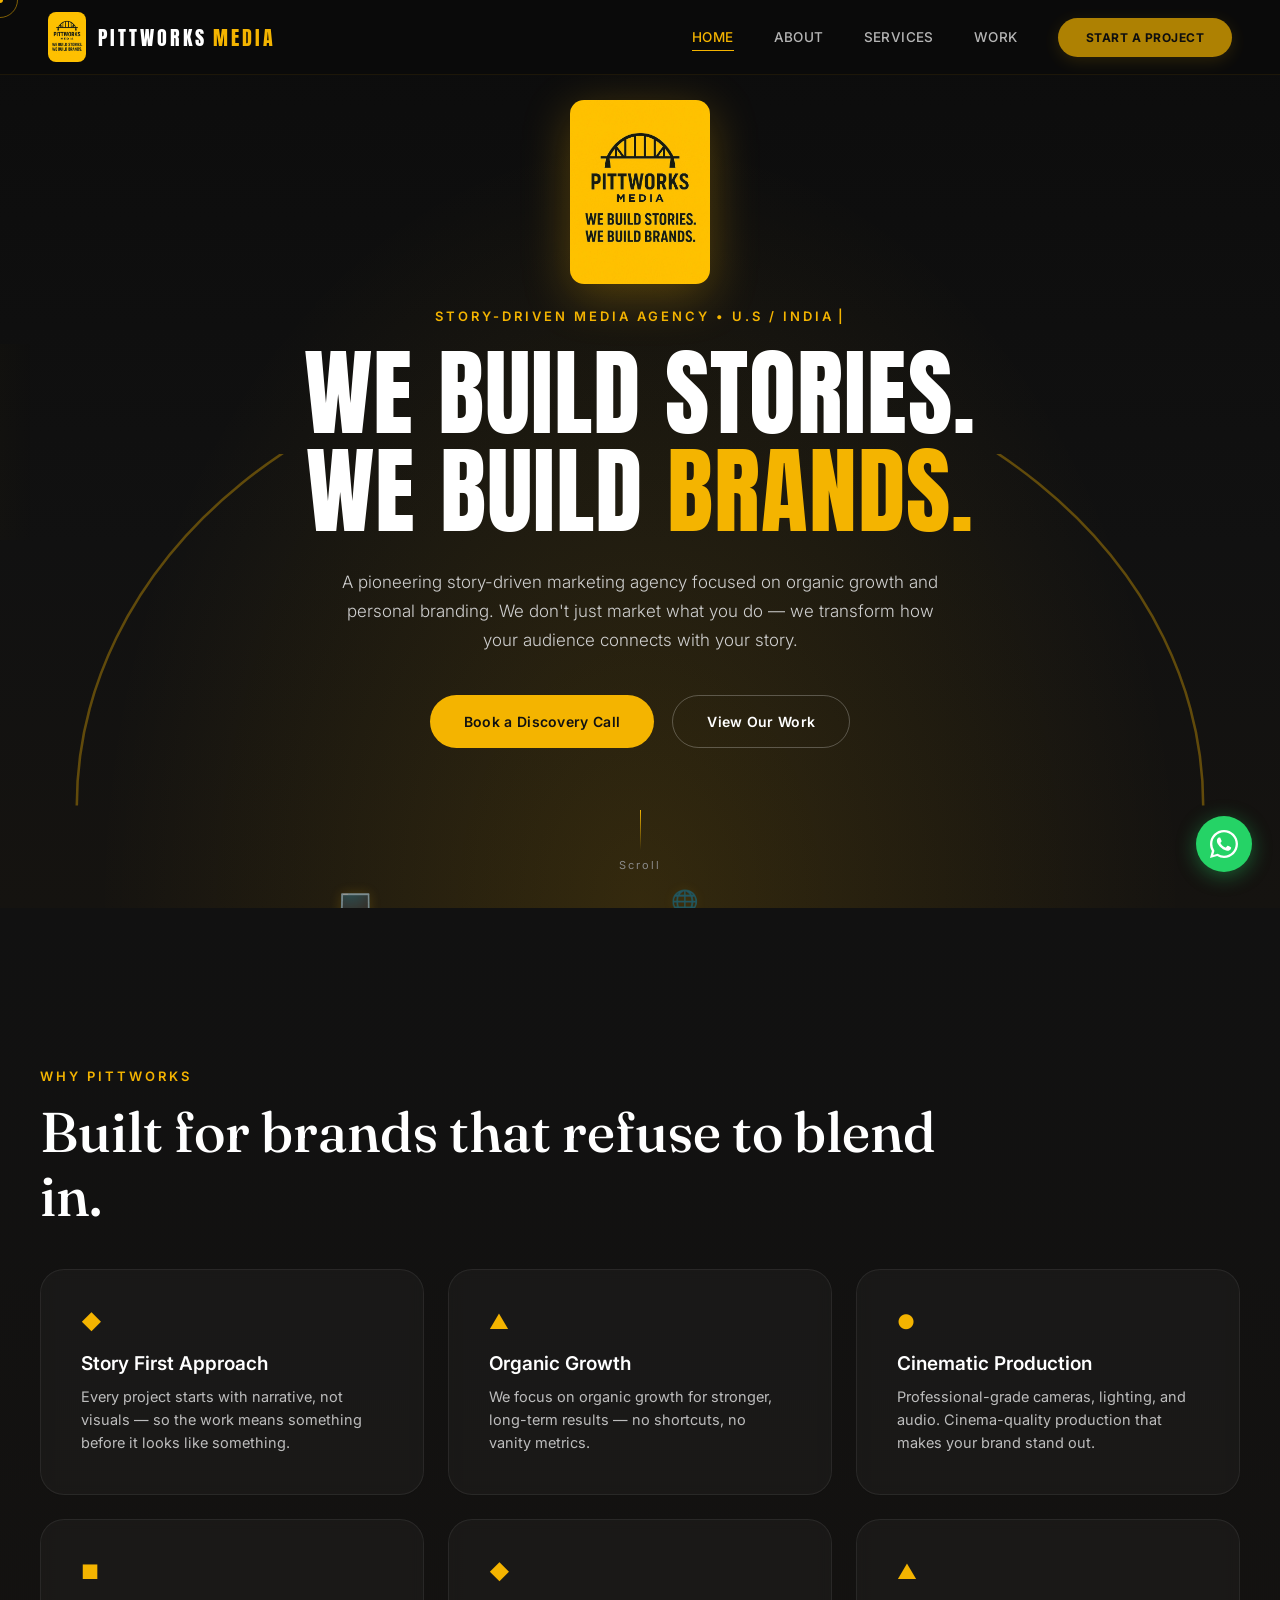
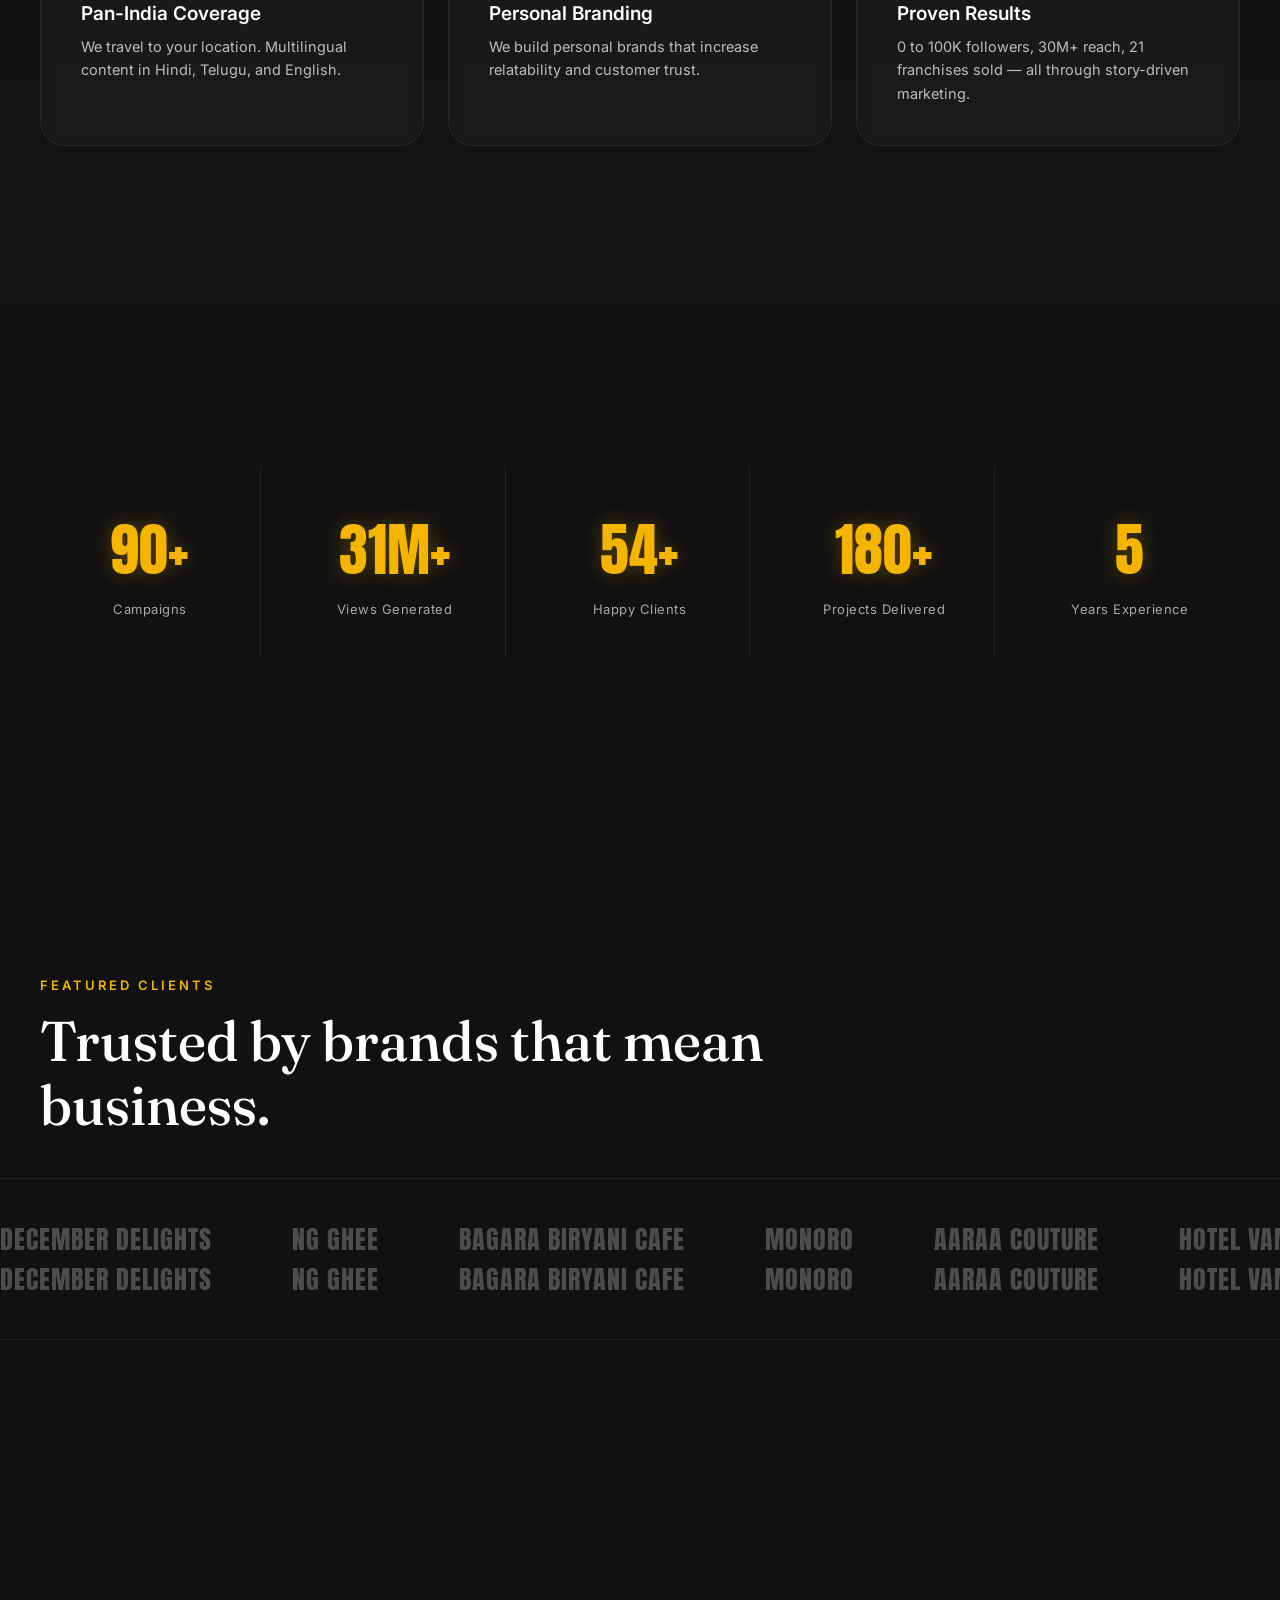
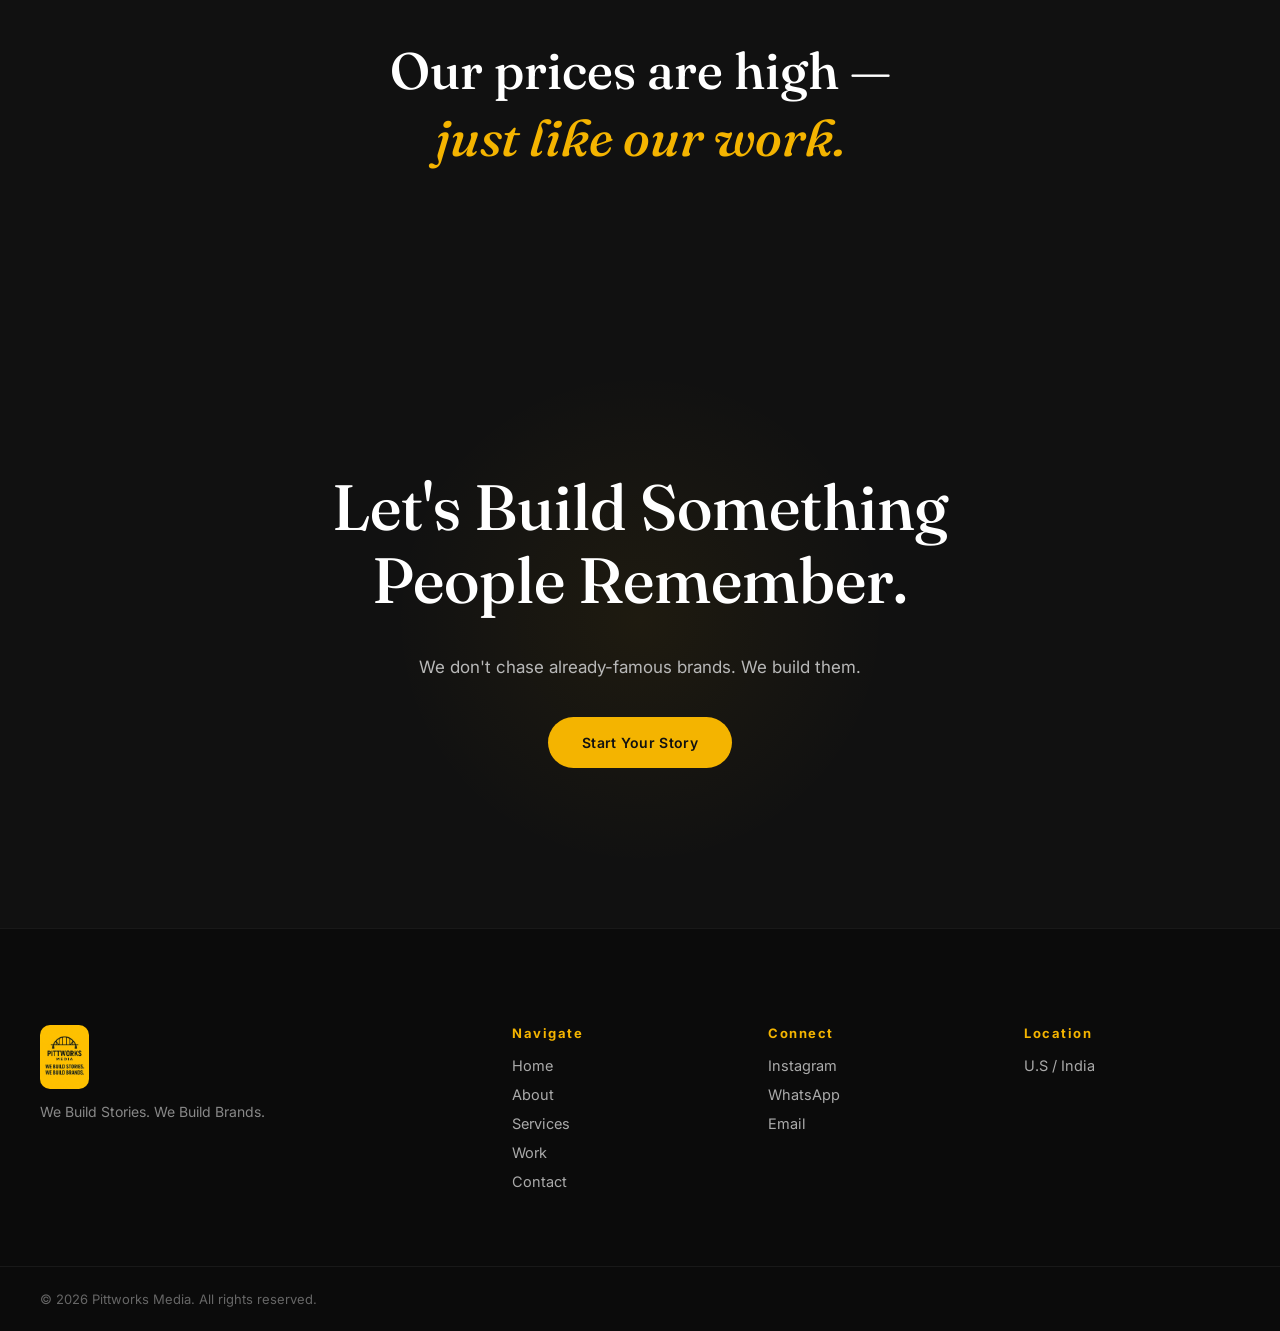
==== commit aec6c92d: "Floating production icons (camera/editor/lights), client marquee logos, pricing statement" ====
--- a/index.html
+++ b/index.html
@@ -99,7 +99,7 @@
   <!-- HERO -->
   <section class="hero" id="hero">
     <div class="hero-bg">
-      <div class="hero-particles" id="particles"></div>
+      <div class="hero-icons-float" id="heroIcons"></div>
       <svg class="hero-bridge-line" viewBox="0 0 1000 400" preserveAspectRatio="xMidYMax slice">
         <path d="M60 320 A420 340 0 0 1 940 320" fill="none" stroke="#F4B400" stroke-width="2" opacity="0.35"/>
       </svg>
@@ -194,7 +194,7 @@
     </div>
   </section>
 
-  <!-- FEATURED CLIENTS -->
+  <!-- FEATURED CLIENTS — SCROLLING LOGOS -->
   <section class="clients" id="clients">
     <div class="container">
       <p class="eyebrow reveal-up">FEATURED CLIENTS</p>
@@ -203,6 +203,13 @@
     <div class="marquee-wrap">
       <div class="marquee-track" id="marqueeTrack1"></div>
       <div class="marquee-track" id="marqueeTrack2" aria-hidden="true"></div>
+    </div>
+  </section>
+
+  <!-- PRICING STATEMENT -->
+  <section class="pricing-statement">
+    <div class="container">
+      <h2 class="reveal-up">Our prices are high —<br><span class="serif-em">just like our work.</span></h2>
     </div>
   </section>
 
--- a/css/style.css
+++ b/css/style.css
@@ -104,7 +104,7 @@
 .nav{ position: fixed; top:0; left:0; right:0; z-index: 900; background: rgba(11,11,11,.88); backdrop-filter: blur(20px) saturate(1.4); border-bottom: 1px solid rgba(244,180,0,.08); }
 .nav-inner{ max-width:1360px; margin:0 auto; padding: 12px 48px; display:flex; align-items:center; justify-content:space-between; }
 .nav-logo{ display:flex; align-items:center; gap: 12px; text-decoration:none; }
-.nav-logo img{ height: 50px; width: auto; border-radius: 8px; background: var(--gold); padding: 3px; }
+.nav-logo img{ height: 50px; width: auto; border-radius: 8px; }
 .nav-logo-text{ font-family: var(--font-display); font-size: 20px; font-weight: 400; letter-spacing: 3px; color: var(--white); white-space: nowrap; text-transform: uppercase; }
 .nav-logo-text em{ font-style: normal; color: var(--gold); letter-spacing: 3px; margin-left: 6px; }
 .nav-links{ display:flex; align-items:center; gap: 40px; font-size: 13.5px; font-weight: 500; letter-spacing: .4px; text-transform: uppercase; }
@@ -140,9 +140,22 @@
     linear-gradient(180deg, #0c0c0c 0%, #111111 60%, #151310 100%);
   z-index:0; }
 .hero-bridge-line{ position:absolute; bottom:0; left:0; width:100%; height: 50%; z-index:1; }
-.hero-particles{ position:absolute; inset:0; z-index:1; }
-.particle{ position:absolute; border-radius:50%; background: var(--gold); opacity:.5; filter: blur(1px); animation: floatUp linear infinite; }
-@keyframes floatUp{ from{ transform: translateY(0); } to{ transform: translateY(-120vh); } }
+.hero-icons-float{ position:absolute; inset:0; z-index:1; contain: layout; overflow:hidden; }
+.hero-float-icon{
+  position: absolute;
+  color: var(--gold);
+  font-size: 28px;
+  opacity: 0.5;
+  animation: iconFloat linear infinite;
+  transform: translate3d(0,0,0);
+  filter: drop-shadow(0 0 6px rgba(244,180,0,.3));
+}
+.hero-float-icon:nth-child(odd){ opacity: 0.35; font-size: 22px; }
+.hero-float-icon:nth-child(3n){ opacity: 0.6; font-size: 34px; }
+@keyframes iconFloat{
+  from{ transform: translate3d(0, 0, 0) rotate(0deg); }
+  to{ transform: translate3d(0, -120vh, 0) rotate(15deg); }
+}
 
 .hero-content{ position:relative; z-index:2; max-width: 980px; padding: 0 24px; }
 .hero-title{ font-family: var(--font-display); font-weight:400; letter-spacing: 1px; font-size: clamp(38px, 8vw, 96px); line-height: 1.02; margin: 20px 0 28px; color: var(--white); }
@@ -320,7 +333,7 @@
    ============================================ */
 .footer{ background: #0b0b0b; padding: var(--space-6) 0 var(--space-3); border-top: 1px solid rgba(255,255,255,.06); }
 .footer-grid{ display:grid; grid-template-columns: 2fr 1fr 1fr 1fr; gap: var(--space-4); margin-bottom: var(--space-5); }
-.footer-logo{ height: 64px; width:auto; border-radius:10px; margin-bottom: 14px; background: var(--gold); padding: 5px; }
+.footer-logo{ height: 64px; width:auto; border-radius:10px; margin-bottom: 14px; }
 .footer-brand p{ color:#888; font-size:14px; max-width: 240px; }
 .footer-col h4{ font-size: 13px; letter-spacing:1.5px; color: var(--gold); margin: 0 0 16px; }
 .footer-col a, .footer-col p{ display:block; color:#aaa; font-size:14.5px; margin-bottom: 12px; transition: color .25s ease; }
@@ -677,8 +690,6 @@
   border-radius: 14px;
   margin: 0 auto;
   display: block;
-  background: var(--gold);
-  padding: 10px;
   box-shadow: 0 12px 48px rgba(244,180,0,.3);
   object-fit: contain;
 }
@@ -812,3 +823,246 @@
   transform: translateY(-4px) scale(1.05);
   box-shadow: 0 8px 28px rgba(37,211,102,.5);
 }
+
+/* ============================================
+   PREMIUM MOTION & ANIMATIONS — HOME PAGE
+   ============================================ */
+
+/* Hero stagger entrance */
+.hero-logo-wrap { animation: heroFloat 6s ease-in-out infinite; transform: translate3d(0,0,0); }
+@keyframes heroFloat {
+  0%, 100% { transform: translate3d(0,0,0); }
+  50% { transform: translate3d(0,-10px,0); }
+}
+
+/* Glowing pulse on hero logo */
+.hero-logo {
+  animation: logoPulse 3s ease-in-out infinite;
+}
+@keyframes logoPulse {
+  0%, 100% { box-shadow: 0 12px 48px rgba(244,180,0,.2); }
+  50% { box-shadow: 0 16px 64px rgba(244,180,0,.4); }
+}
+
+/* Gold shimmer line across hero title */
+.hero-title {
+  position: relative;
+}
+.hero-title::after {
+  content: '';
+  position: absolute;
+  top: 0; left: -100%;
+  width: 60%;
+  height: 100%;
+  background: linear-gradient(90deg, transparent, rgba(244,180,0,.08), transparent);
+  animation: shimmer 4s ease-in-out infinite;
+  pointer-events: none;
+}
+@keyframes shimmer {
+  0% { left: -100%; }
+  100% { left: 200%; }
+}
+
+/* Why cards — tilt on hover + glow (GPU accelerated) */
+.why-card {
+  transform: translate3d(0,0,0);
+  backface-visibility: hidden;
+}
+.why-card:hover {
+  box-shadow: 0 20px 40px rgba(244,180,0,.1);
+}
+.why-icon {
+  transition: transform .4s var(--ease), color .4s ease;
+}
+.why-card:hover .why-icon {
+  transform: scale(1.3) rotate(10deg);
+}
+
+/* Stats counter glow on reveal */
+.stat-num {
+  text-shadow: 0 0 0 transparent;
+  transition: text-shadow 1s ease;
+}
+.stat-item.in .stat-num {
+  text-shadow: 0 0 20px rgba(244,180,0,.3);
+}
+
+/* Client marquee hover pause */
+.marquee-wrap:hover .marquee-track {
+  animation-play-state: paused;
+}
+
+/* CTA section parallax glow */
+.cta-banner {
+  position: relative;
+  overflow: hidden;
+}
+.cta-banner::before {
+  content: '';
+  position: absolute;
+  width: 500px;
+  height: 500px;
+  background: radial-gradient(circle, rgba(244,180,0,.06) 0%, transparent 70%);
+  top: 50%;
+  left: 50%;
+  transform: translate(-50%, -50%);
+  animation: ctaPulse 5s ease-in-out infinite;
+  pointer-events: none;
+}
+@keyframes ctaPulse {
+  0%, 100% { transform: translate(-50%, -50%) scale(1); opacity: .5; }
+  50% { transform: translate(-50%, -50%) scale(1.3); opacity: 1; }
+}
+
+/* Smooth nav show/hide on scroll */
+.nav {
+  transition: transform .4s var(--ease), background .3s ease;
+}
+.nav.nav-hidden {
+  transform: translateY(-100%);
+}
+
+/* Button ripple effect */
+.btn::before {
+  content: '';
+  position: absolute;
+  inset: 0;
+  border-radius: inherit;
+  background: radial-gradient(circle at var(--ripple-x, 50%) var(--ripple-y, 50%), rgba(255,255,255,.2), transparent 60%);
+  opacity: 0;
+  transition: opacity .4s ease;
+}
+.btn:hover::before {
+  opacity: 1;
+}
+
+/* Stagger animation for cards on scroll */
+.why-card, .stat-item {
+  transition-delay: calc(var(--d, 0s) + 0.05s);
+}
+
+/* Smooth scale entrance for sections */
+.reveal-scale {
+  opacity: 0;
+  transform: scale(0.95);
+  transition: opacity 1s var(--ease), transform 1s var(--ease);
+}
+.reveal-scale.in {
+  opacity: 1;
+  transform: scale(1);
+}
+
+/* Gradient border animation on cards */
+@keyframes borderGlow {
+  0%, 100% { border-color: rgba(244,180,0,.1); }
+  50% { border-color: rgba(244,180,0,.35); }
+}
+.why-card:hover {
+  animation: borderGlow 2s ease infinite;
+}
+
+/* Typewriter cursor blink for eyebrow */
+.hero .eyebrow::after {
+  content: '|';
+  color: var(--gold);
+  animation: blink 1s step-end infinite;
+  margin-left: 4px;
+}
+@keyframes blink {
+  0%, 100% { opacity: 1; }
+  50% { opacity: 0; }
+}
+
+/* Parallax floating icons - different speeds */
+.hero-float-icon:nth-child(4n) { animation-timing-function: cubic-bezier(.2,.8,.3,1); }
+.hero-float-icon:nth-child(5n) { filter: drop-shadow(0 0 10px rgba(244,180,0,.5)); }
+
+/* ============================================
+   FOUNDER STORY
+   ============================================ */
+.founder { background: var(--black); }
+.founder-content { max-width: 800px; }
+.founder-timeline { margin-top: var(--space-4); }
+.founder-milestone {
+  display: flex;
+  gap: var(--space-3);
+  padding: var(--space-3) 0;
+  border-bottom: 1px solid rgba(255,255,255,.06);
+}
+.founder-milestone:last-child { border-bottom: none; }
+.founder-year {
+  min-width: 100px;
+  font-family: var(--font-display);
+  font-size: 14px;
+  letter-spacing: 2px;
+  color: var(--gold);
+  padding-top: 4px;
+}
+.founder-detail h4 {
+  font-size: 18px;
+  font-weight: 600;
+  margin: 0 0 8px;
+  color: var(--white);
+}
+.founder-detail p {
+  font-size: 15px;
+  line-height: 1.65;
+  color: #b8b8b8;
+  margin: 0;
+}
+
+/* ============================================
+   FLOATING CLIENT BRAND ICONS
+   ============================================ */
+.clients-float { background: linear-gradient(180deg, #111111, #0d0d0b); padding: var(--space-6) 0; }
+.floating-brands {
+  display: flex;
+  flex-wrap: wrap;
+  justify-content: center;
+  gap: 16px;
+  padding: 0 var(--space-4);
+  max-width: 1000px;
+  margin: 0 auto;
+}
+.brand-bubble {
+  background: rgba(244,180,0,.06);
+  border: 1px solid rgba(244,180,0,.2);
+  border-radius: 999px;
+  padding: 14px 28px;
+  font-size: 14px;
+  font-weight: 600;
+  letter-spacing: .5px;
+  color: var(--white);
+  transition: all .4s var(--ease);
+  animation: bubbleFloat 4s ease-in-out infinite;
+  animation-delay: var(--d, 0s);
+}
+.brand-bubble:nth-child(even) { animation-duration: 5s; }
+.brand-bubble:nth-child(3n) { animation-duration: 4.5s; }
+.brand-bubble:hover {
+  background: rgba(244,180,0,.15);
+  border-color: var(--gold);
+  transform: translateY(-4px) scale(1.05);
+  box-shadow: 0 8px 24px rgba(244,180,0,.2);
+  color: var(--gold);
+}
+@keyframes bubbleFloat {
+  0%, 100% { transform: translate3d(0, 0, 0); }
+  50% { transform: translate3d(0, -6px, 0); }
+}
+
+/* ============================================
+   PRICING STATEMENT
+   ============================================ */
+.pricing-statement {
+  background: var(--black);
+  text-align: center;
+  padding: var(--space-6) 0;
+}
+.pricing-statement h2 {
+  font-family: var(--font-serif);
+  font-weight: 500;
+  font-size: clamp(28px, 4vw, 52px);
+  line-height: 1.3;
+  color: var(--white);
+}
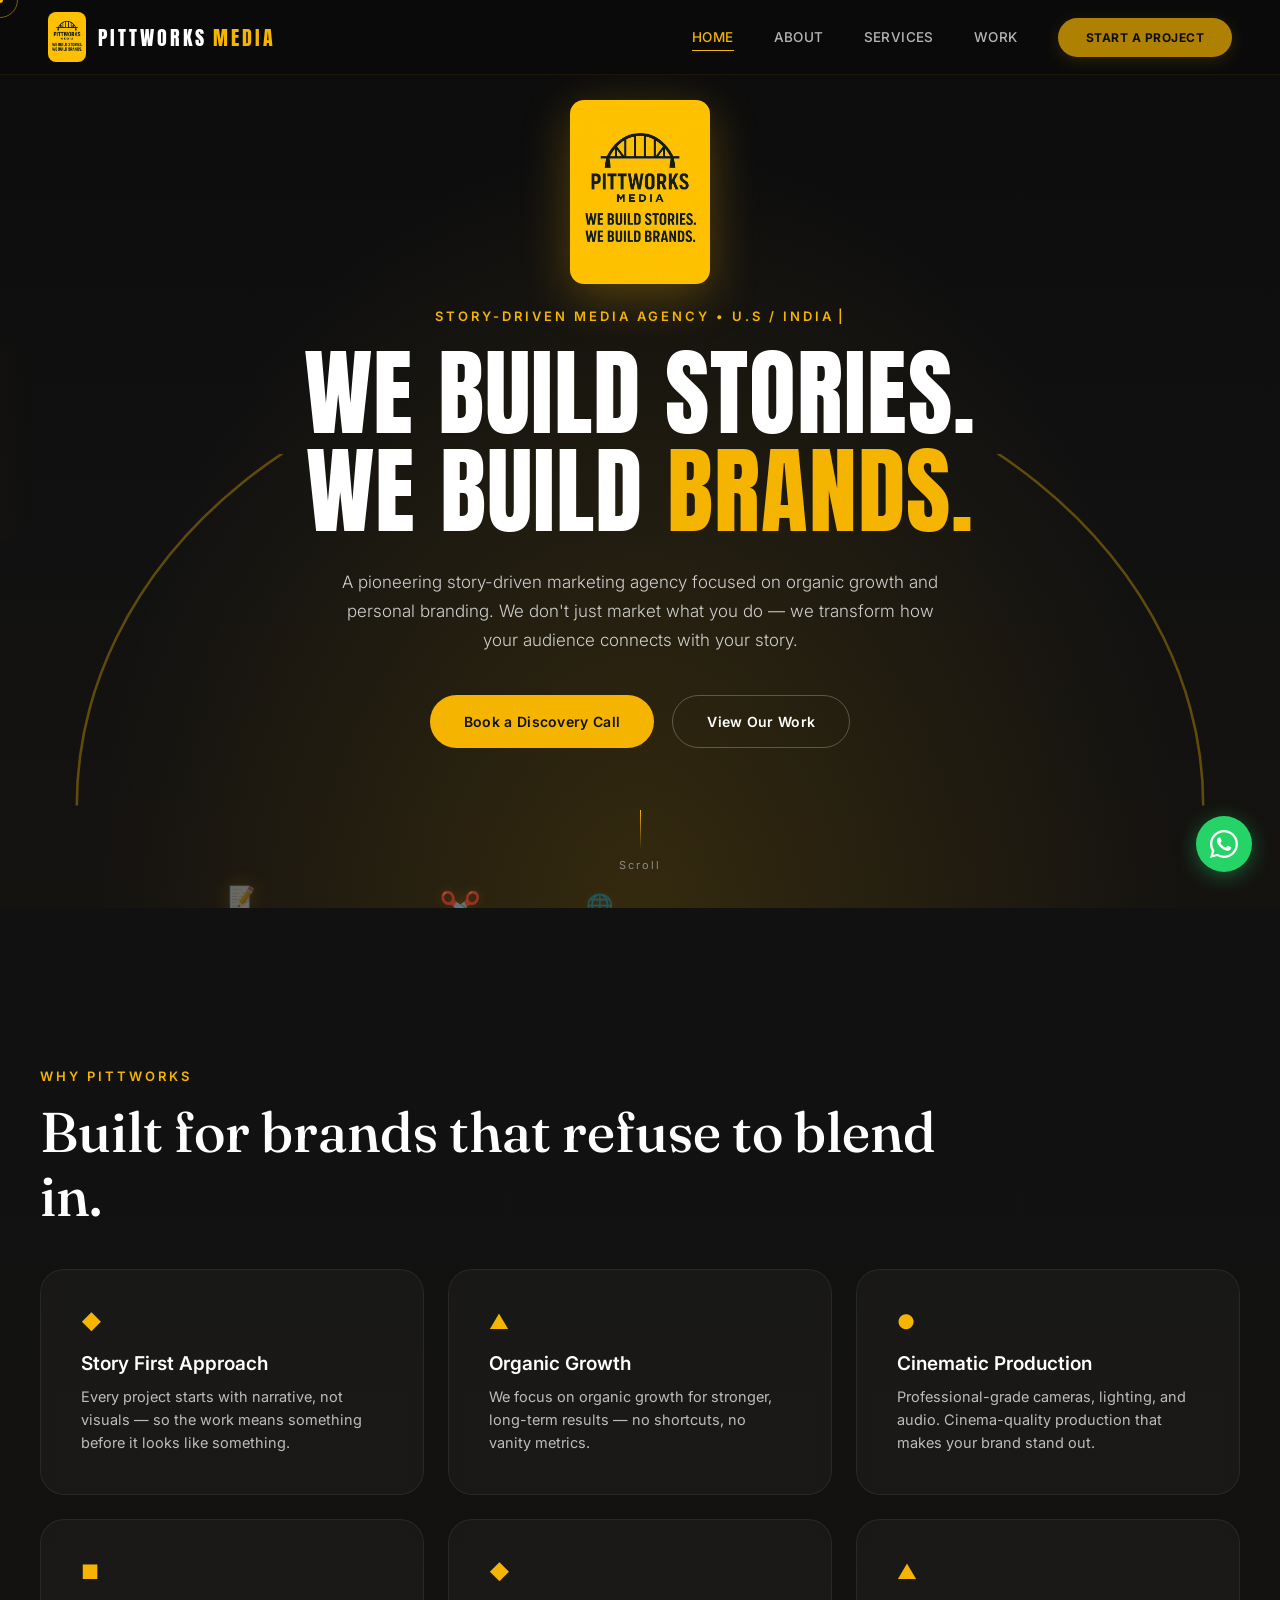
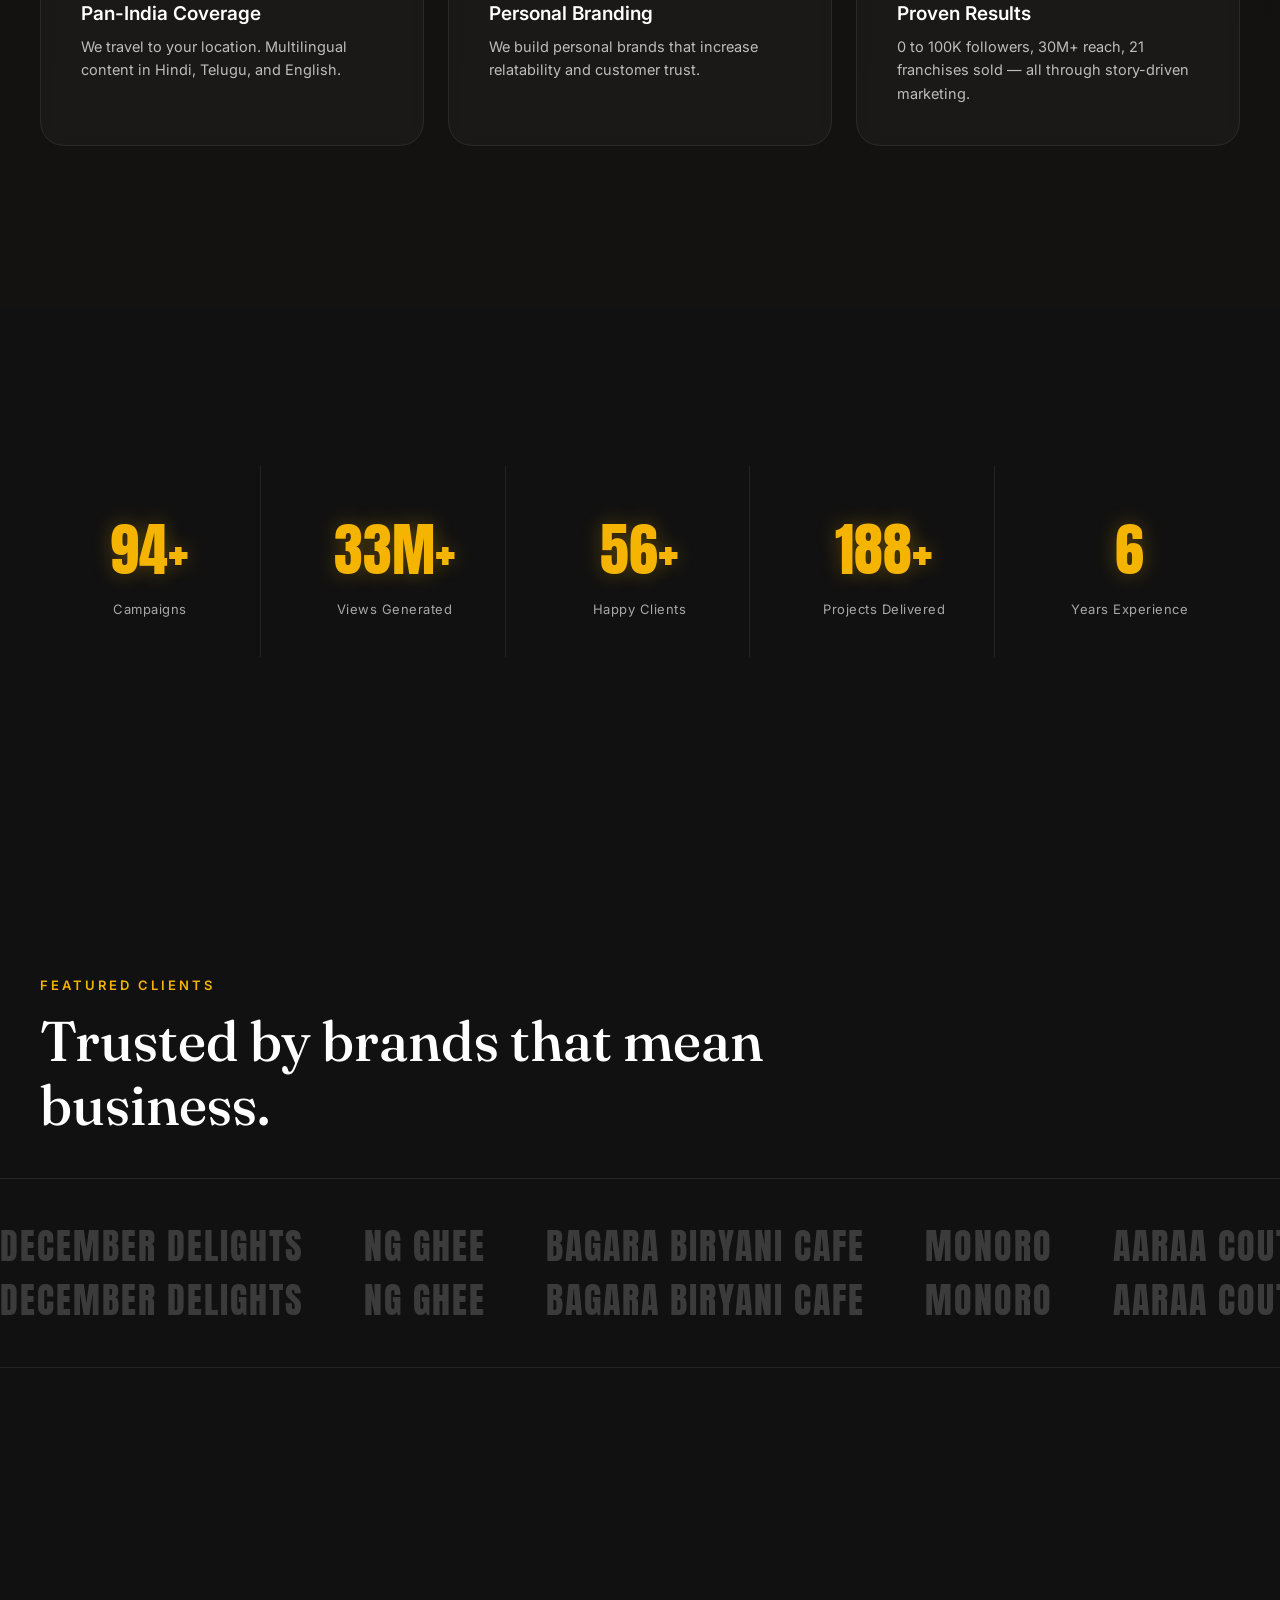
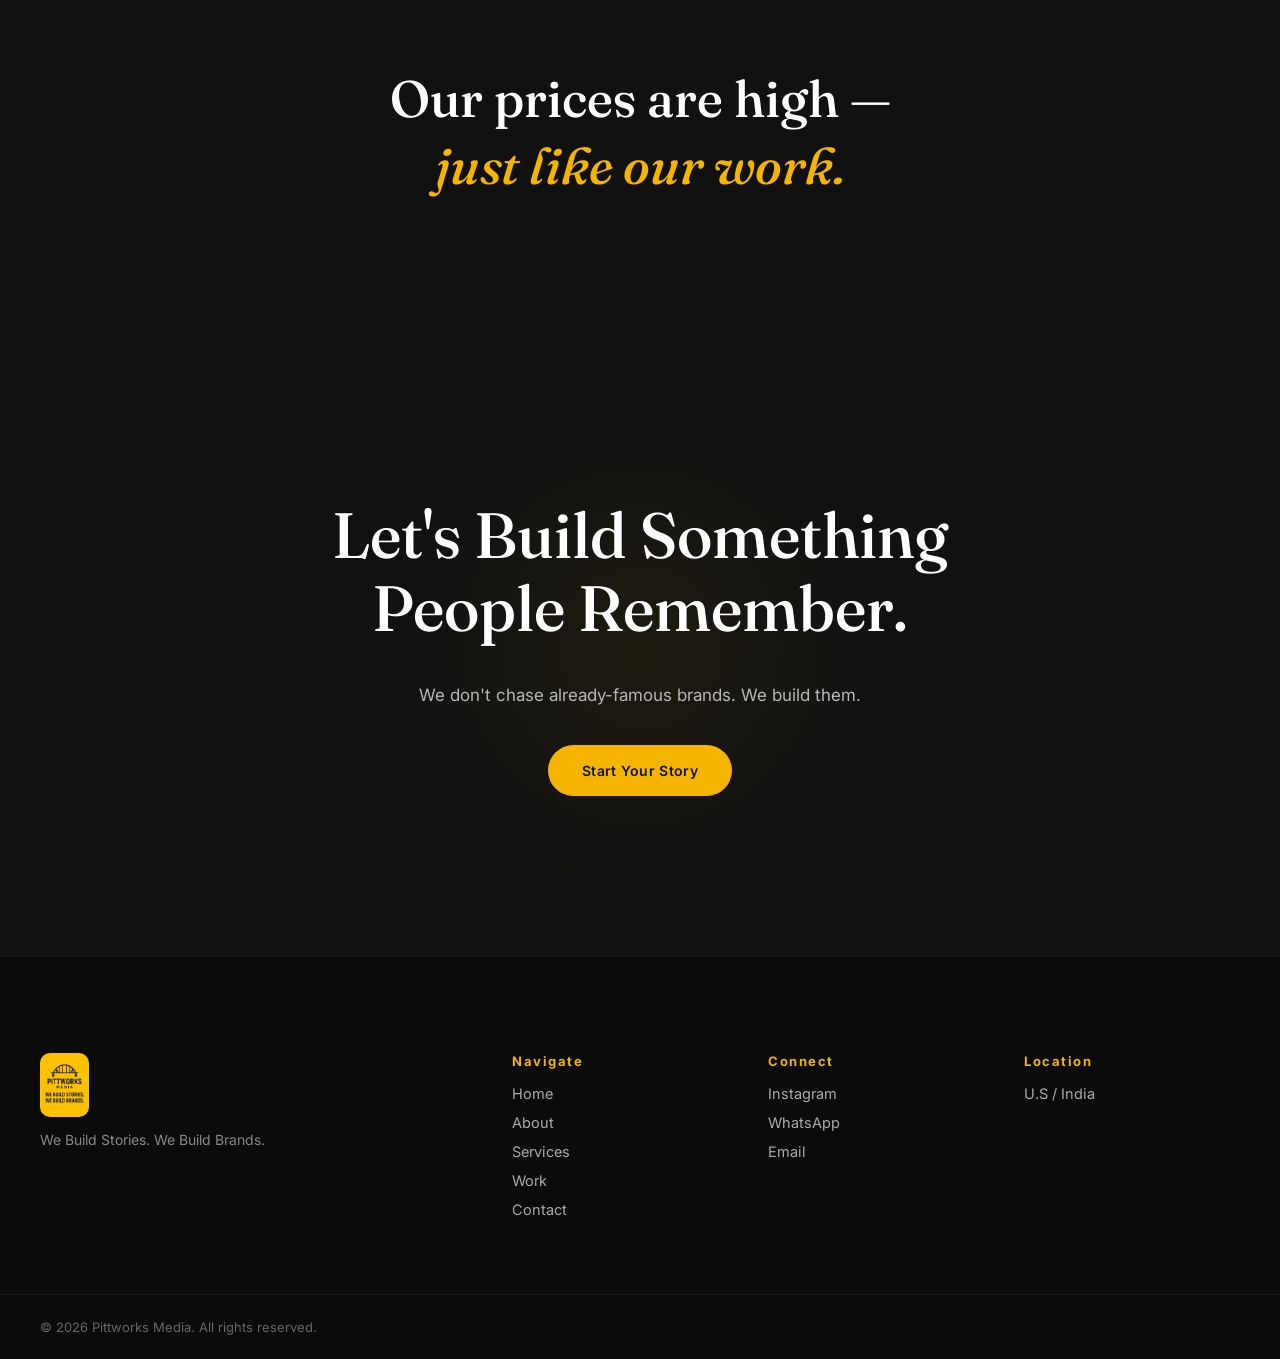
==== commit 3472abcb: "Premium client marquee - bigger text, smooth scroll, hover gold effect" ====
--- a/index.html
+++ b/index.html
@@ -201,8 +201,26 @@
       <h2 class="section-title reveal-up">Trusted by brands that mean business.</h2>
     </div>
     <div class="marquee-wrap">
-      <div class="marquee-track" id="marqueeTrack1"></div>
-      <div class="marquee-track" id="marqueeTrack2" aria-hidden="true"></div>
+      <div class="marquee-track">
+        <span class="client-logo">DECEMBER DELIGHTS</span>
+        <span class="client-logo">NG GHEE</span>
+        <span class="client-logo">BAGARA BIRYANI CAFE</span>
+        <span class="client-logo">MONORO</span>
+        <span class="client-logo">AARAA COUTURE</span>
+        <span class="client-logo">HOTEL VAMSHI INTERNATIONAL</span>
+        <span class="client-logo">KURNOOL OILS</span>
+        <span class="client-logo">CHAI RESTO</span>
+      </div>
+      <div class="marquee-track" aria-hidden="true">
+        <span class="client-logo">DECEMBER DELIGHTS</span>
+        <span class="client-logo">NG GHEE</span>
+        <span class="client-logo">BAGARA BIRYANI CAFE</span>
+        <span class="client-logo">MONORO</span>
+        <span class="client-logo">AARAA COUTURE</span>
+        <span class="client-logo">HOTEL VAMSHI INTERNATIONAL</span>
+        <span class="client-logo">KURNOOL OILS</span>
+        <span class="client-logo">CHAI RESTO</span>
+      </div>
     </div>
   </section>
 
--- a/css/style.css
+++ b/css/style.css
@@ -247,9 +247,10 @@
    ============================================ */
 .clients{ background: var(--black); }
 .marquee-wrap{ border-top:1px solid rgba(255,255,255,.08); border-bottom:1px solid rgba(255,255,255,.08); padding: var(--space-4) 0; overflow:hidden; }
-.marquee-track{ display:flex; gap: 80px; width:max-content; animation: marquee 26s linear infinite; padding-right: 80px; }
-@keyframes marquee{ from{ transform: translateX(0); } to{ transform: translateX(-100%); } }
-.client-logo{ font-family: var(--font-display); font-size: 26px; letter-spacing: 1px; color: rgba(255,255,255,.25); white-space:nowrap; transition: color .3s ease; }
+.marquee-track{ display:flex; gap: 60px; width:max-content; animation: marquee 30s linear infinite; padding-right: 60px; align-items:center; }
+.marquee-wrap:hover .marquee-track{ animation-play-state: paused; }
+@keyframes marquee{ from{ transform: translate3d(0,0,0); } to{ transform: translate3d(-50%,0,0); } }
+.client-logo{ font-family: var(--font-display); font-size: 36px; letter-spacing: 2px; color: rgba(255,255,255,.18); white-space:nowrap; transition: color .4s ease; }
 .client-logo:hover{ color: var(--gold); }
 
 /* ============================================
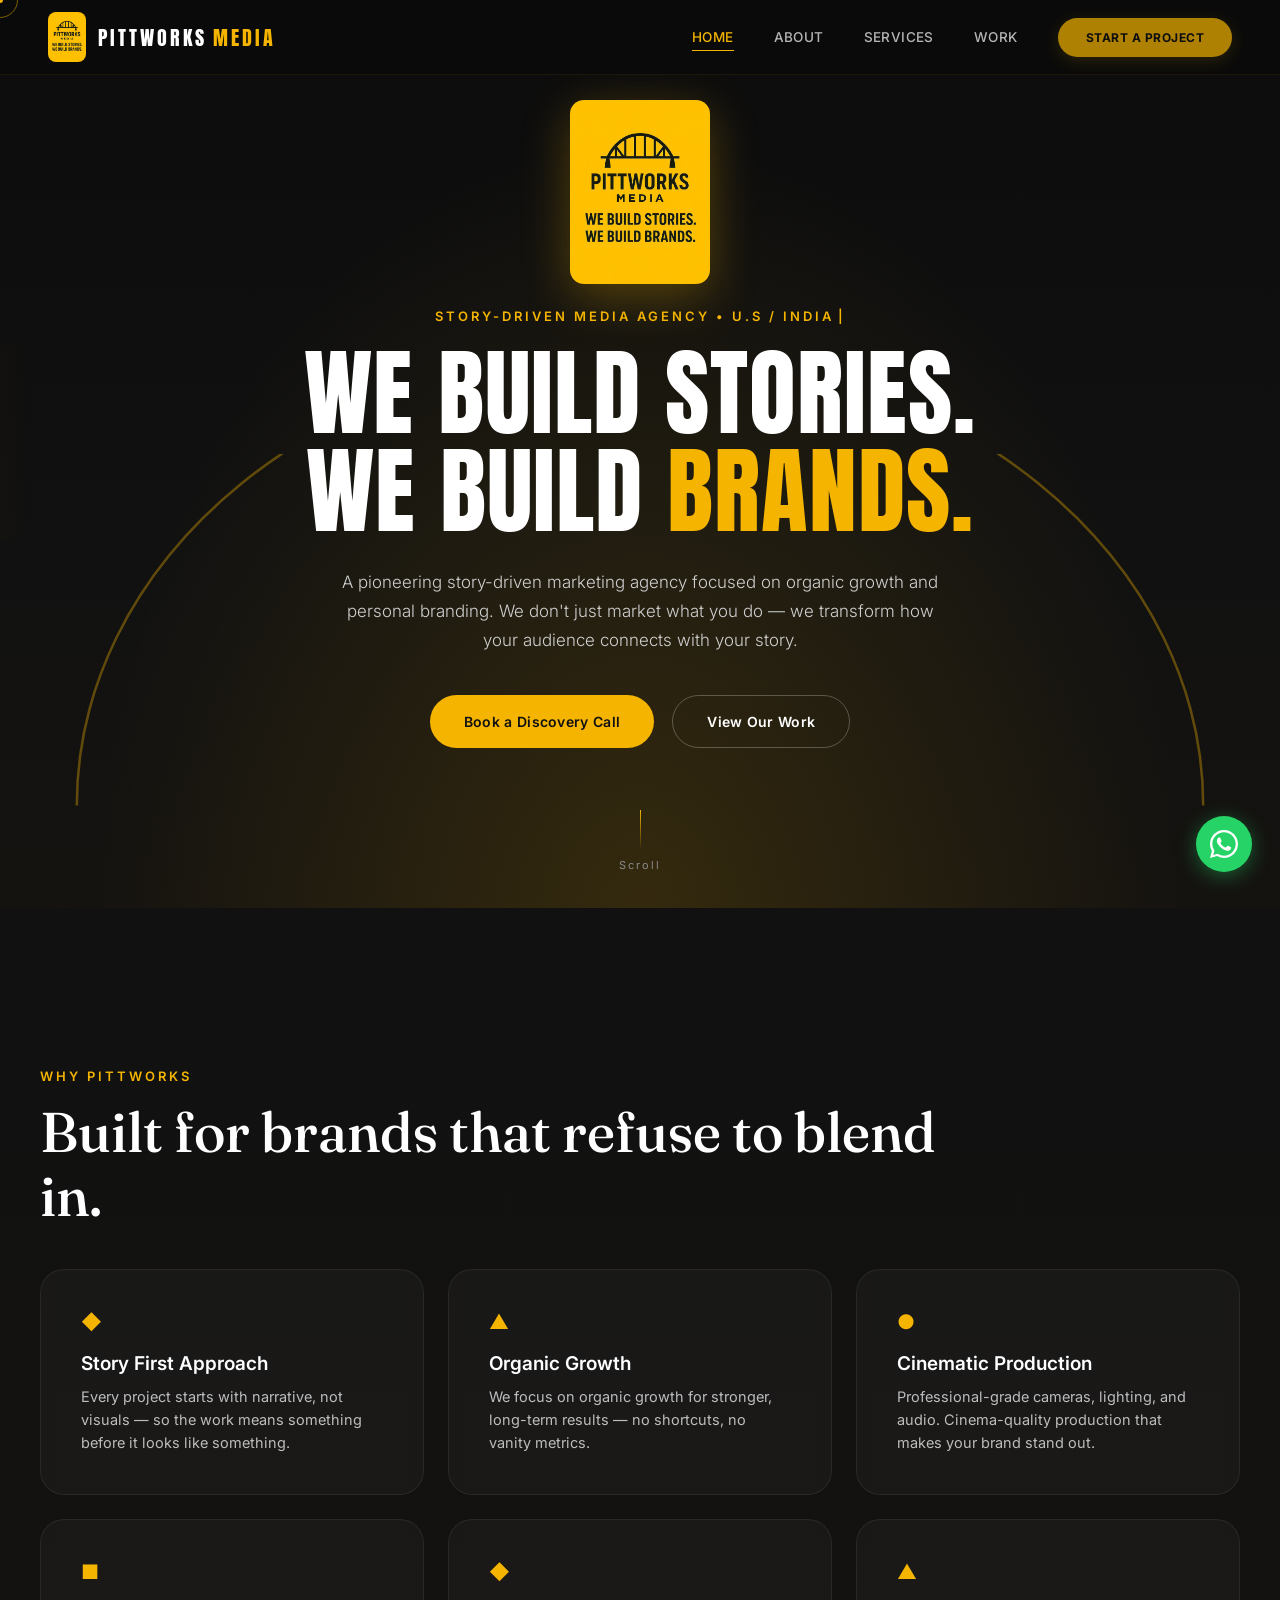
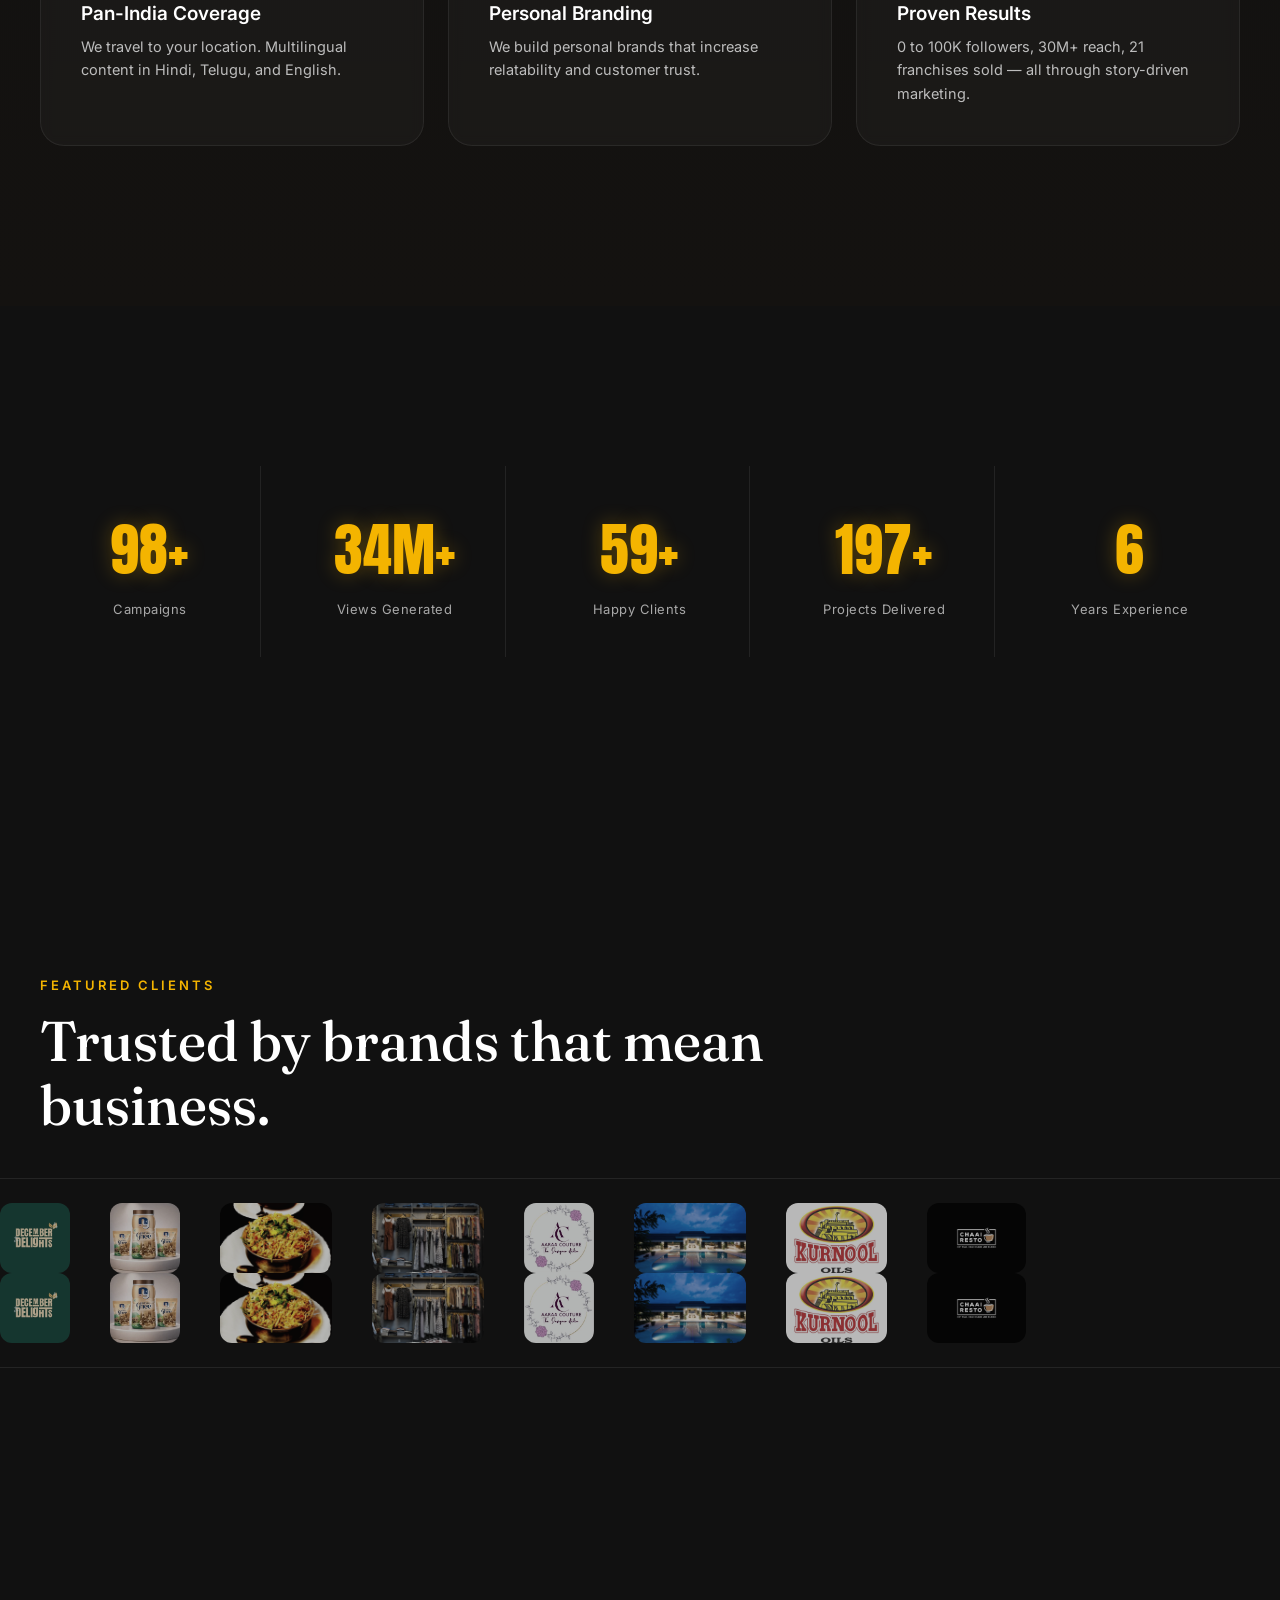
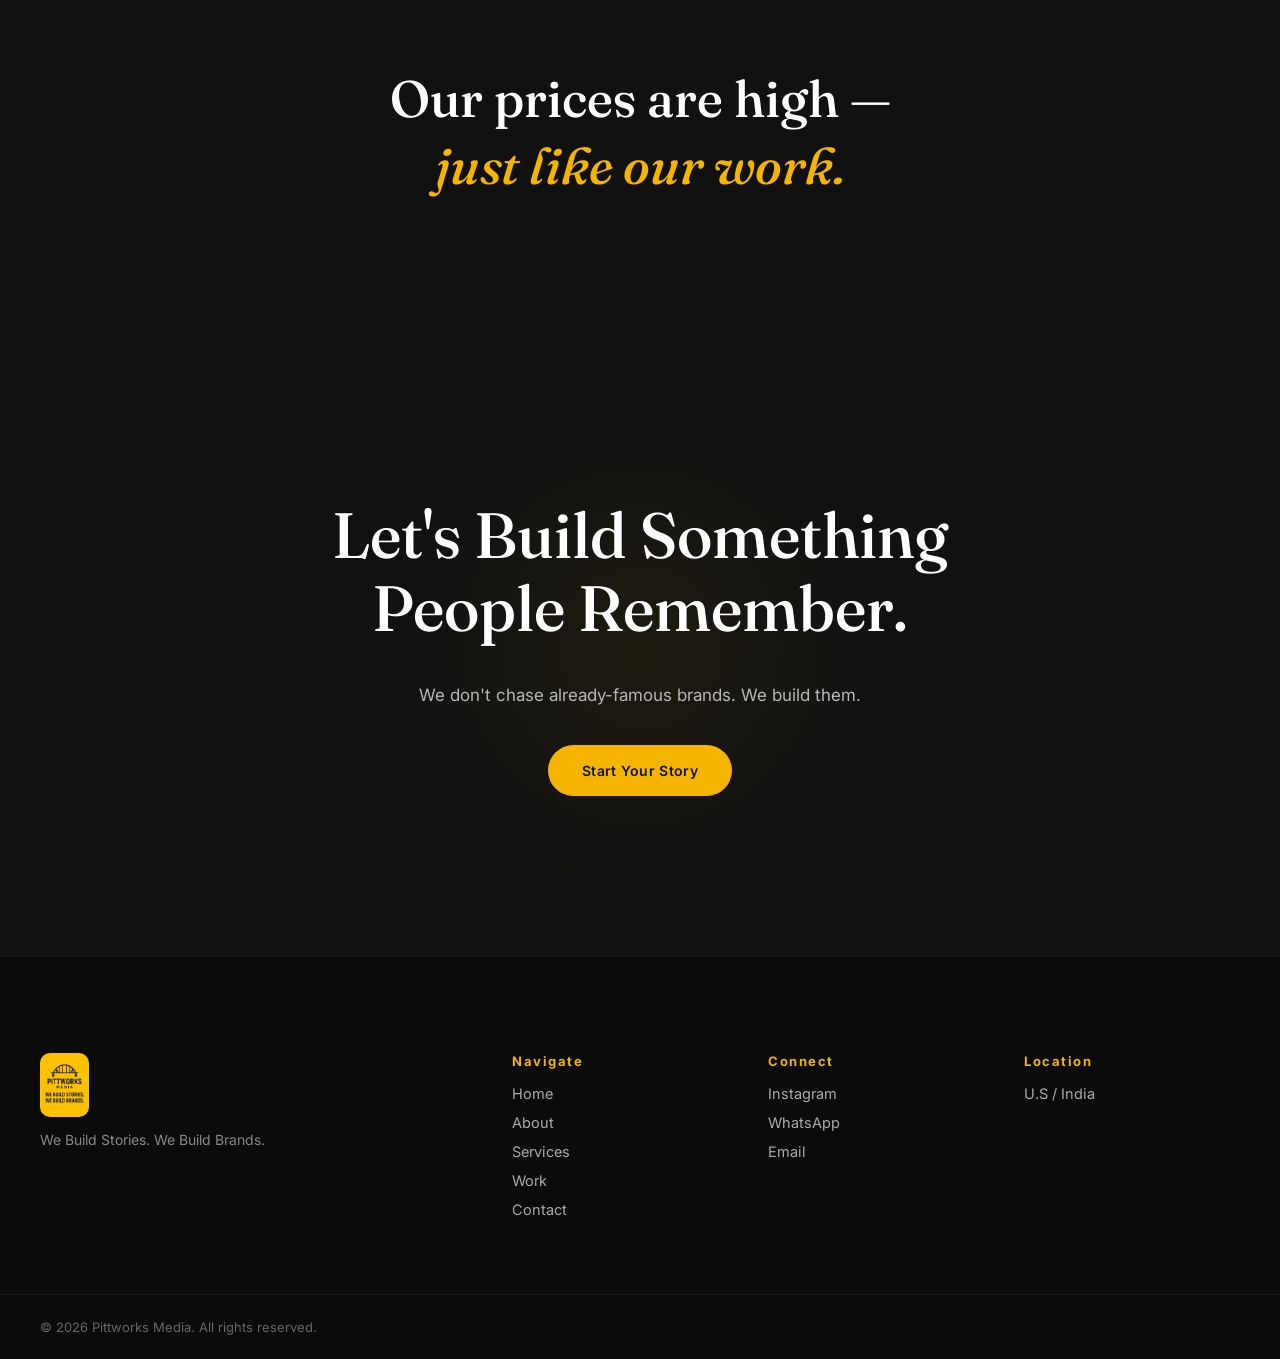
==== commit cbac68bd: "Client marquee with images instead of text - scrolling client work photos" ====
--- a/index.html
+++ b/index.html
@@ -202,24 +202,24 @@
     </div>
     <div class="marquee-wrap">
       <div class="marquee-track">
-        <span class="client-logo">DECEMBER DELIGHTS</span>
-        <span class="client-logo">NG GHEE</span>
-        <span class="client-logo">BAGARA BIRYANI CAFE</span>
-        <span class="client-logo">MONORO</span>
-        <span class="client-logo">AARAA COUTURE</span>
-        <span class="client-logo">HOTEL VAMSHI INTERNATIONAL</span>
-        <span class="client-logo">KURNOOL OILS</span>
-        <span class="client-logo">CHAI RESTO</span>
+        <img src="assets/images/portfolio-forge.jpg" alt="December Delights" class="client-logo-img">
+        <img src="assets/images/portfolio-ng-ghee.jpg" alt="NG Ghee" class="client-logo-img">
+        <img src="assets/images/portfolio-haven.jpg" alt="Bagara Biryani Cafe" class="client-logo-img">
+        <img src="assets/images/portfolio-monoro.jpg" alt="MonoRo" class="client-logo-img">
+        <img src="assets/images/portfolio-aaraa.jpg" alt="Aaraa Couture" class="client-logo-img">
+        <img src="assets/images/portfolio-hotel-vamshi.jpg" alt="Hotel Vamshi International" class="client-logo-img">
+        <img src="assets/images/portfolio-kurnool.jpg" alt="Kurnool Oils" class="client-logo-img">
+        <img src="assets/images/portfolio-meridian.jpg" alt="Chai Resto" class="client-logo-img">
       </div>
       <div class="marquee-track" aria-hidden="true">
-        <span class="client-logo">DECEMBER DELIGHTS</span>
-        <span class="client-logo">NG GHEE</span>
-        <span class="client-logo">BAGARA BIRYANI CAFE</span>
-        <span class="client-logo">MONORO</span>
-        <span class="client-logo">AARAA COUTURE</span>
-        <span class="client-logo">HOTEL VAMSHI INTERNATIONAL</span>
-        <span class="client-logo">KURNOOL OILS</span>
-        <span class="client-logo">CHAI RESTO</span>
+        <img src="assets/images/portfolio-forge.jpg" alt="" class="client-logo-img">
+        <img src="assets/images/portfolio-ng-ghee.jpg" alt="" class="client-logo-img">
+        <img src="assets/images/portfolio-haven.jpg" alt="" class="client-logo-img">
+        <img src="assets/images/portfolio-monoro.jpg" alt="" class="client-logo-img">
+        <img src="assets/images/portfolio-aaraa.jpg" alt="" class="client-logo-img">
+        <img src="assets/images/portfolio-hotel-vamshi.jpg" alt="" class="client-logo-img">
+        <img src="assets/images/portfolio-kurnool.jpg" alt="" class="client-logo-img">
+        <img src="assets/images/portfolio-meridian.jpg" alt="" class="client-logo-img">
       </div>
     </div>
   </section>
--- a/css/style.css
+++ b/css/style.css
@@ -246,10 +246,12 @@
    CLIENTS MARQUEE
    ============================================ */
 .clients{ background: var(--black); }
-.marquee-wrap{ border-top:1px solid rgba(255,255,255,.08); border-bottom:1px solid rgba(255,255,255,.08); padding: var(--space-4) 0; overflow:hidden; }
-.marquee-track{ display:flex; gap: 60px; width:max-content; animation: marquee 30s linear infinite; padding-right: 60px; align-items:center; }
+.marquee-wrap{ border-top:1px solid rgba(255,255,255,.08); border-bottom:1px solid rgba(255,255,255,.08); padding: var(--space-3) 0; overflow:hidden; }
+.marquee-track{ display:flex; gap: 40px; width:max-content; animation: marquee 35s linear infinite; padding-right: 40px; align-items:center; }
 .marquee-wrap:hover .marquee-track{ animation-play-state: paused; }
 @keyframes marquee{ from{ transform: translate3d(0,0,0); } to{ transform: translate3d(-50%,0,0); } }
+.client-logo-img{ height: 70px; width: auto; border-radius: 12px; object-fit: cover; opacity: .7; transition: opacity .4s ease, transform .4s var(--ease); filter: grayscale(.3); }
+.client-logo-img:hover{ opacity: 1; transform: scale(1.08); filter: grayscale(0); }
 .client-logo{ font-family: var(--font-display); font-size: 36px; letter-spacing: 2px; color: rgba(255,255,255,.18); white-space:nowrap; transition: color .4s ease; }
 .client-logo:hover{ color: var(--gold); }
 
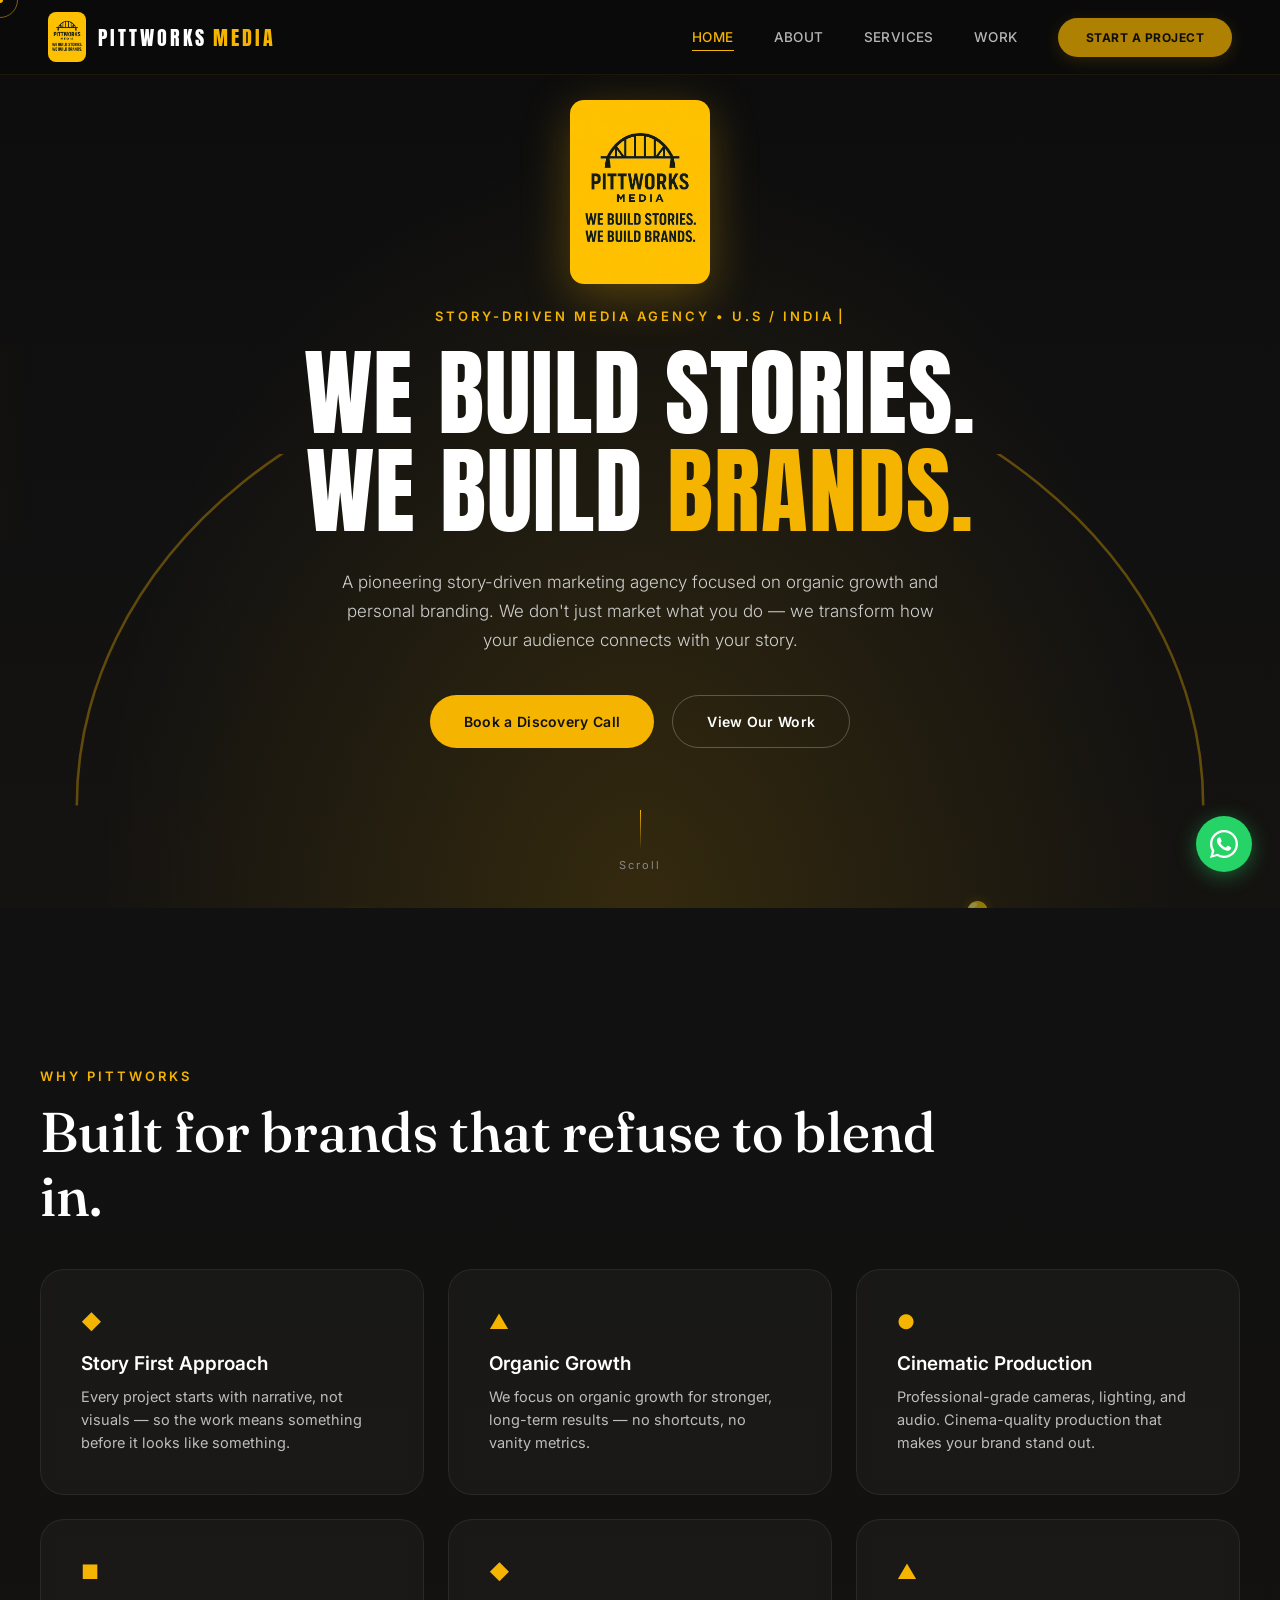
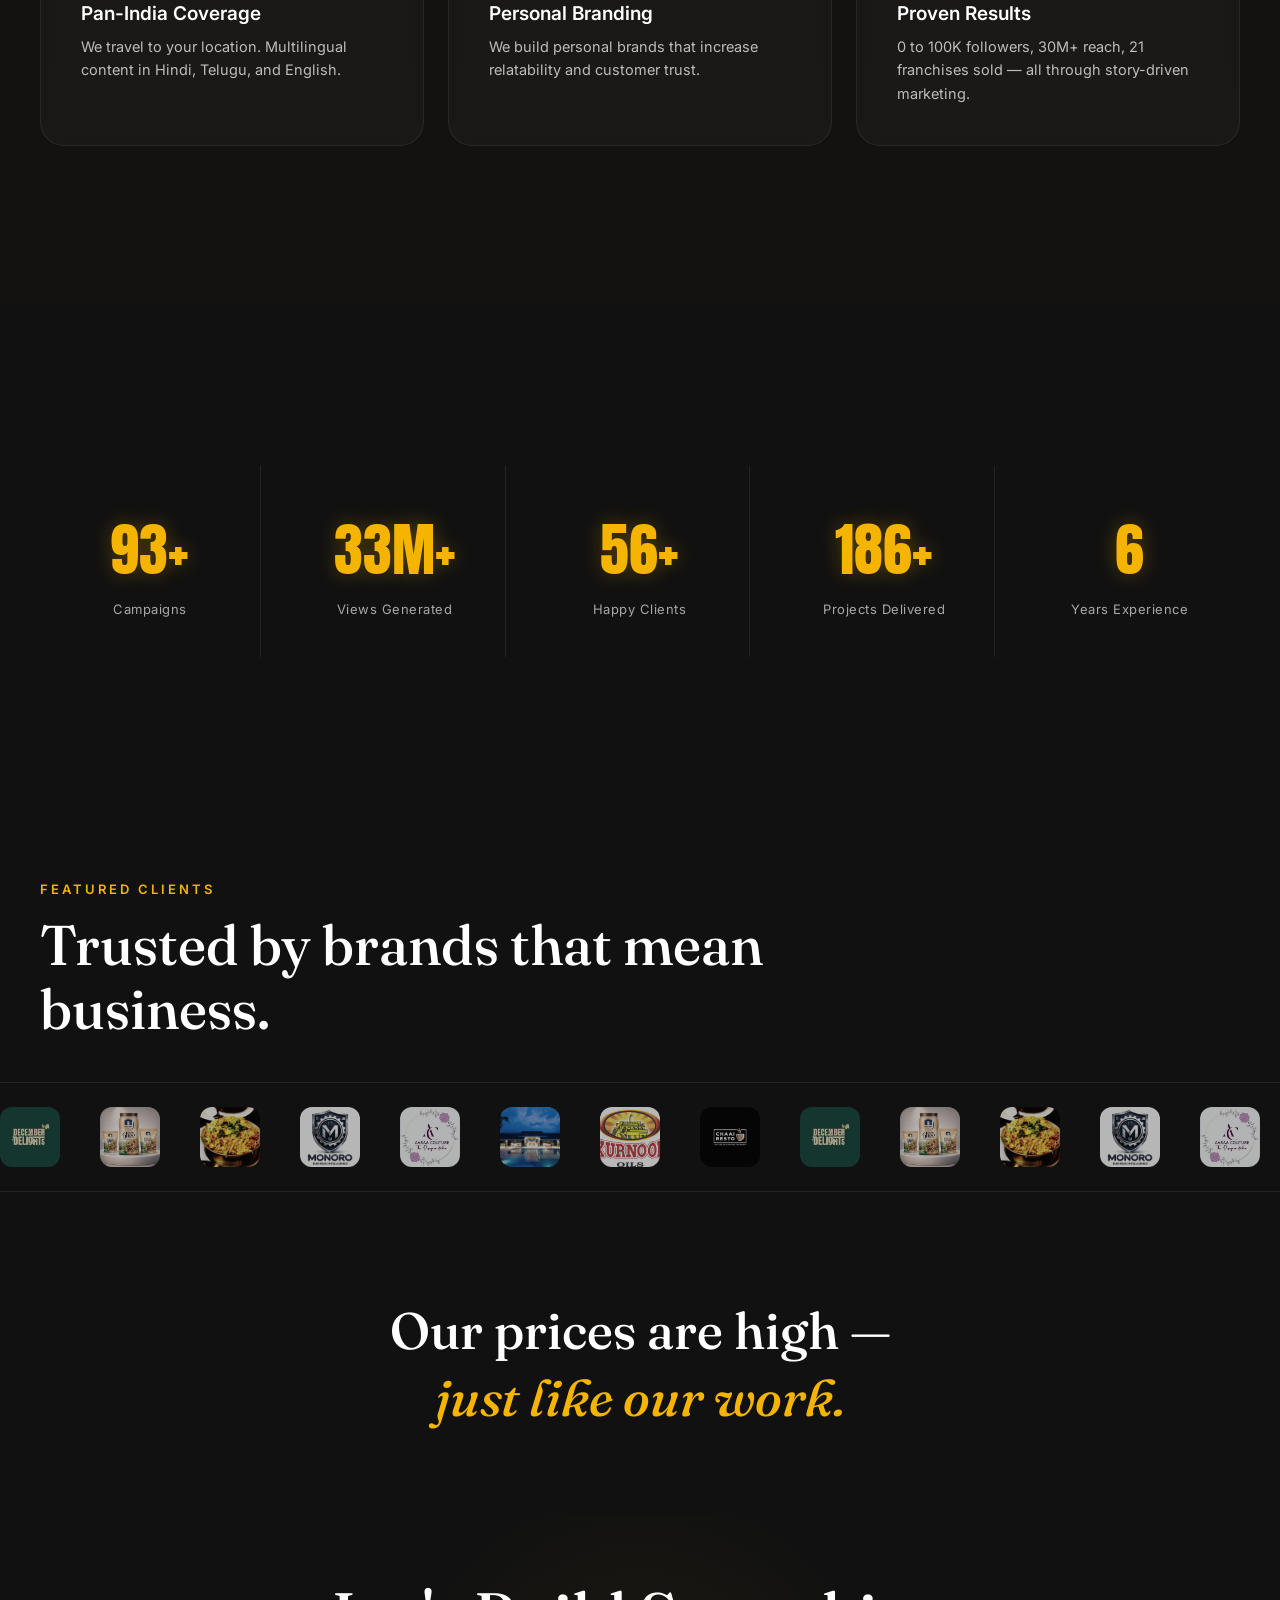
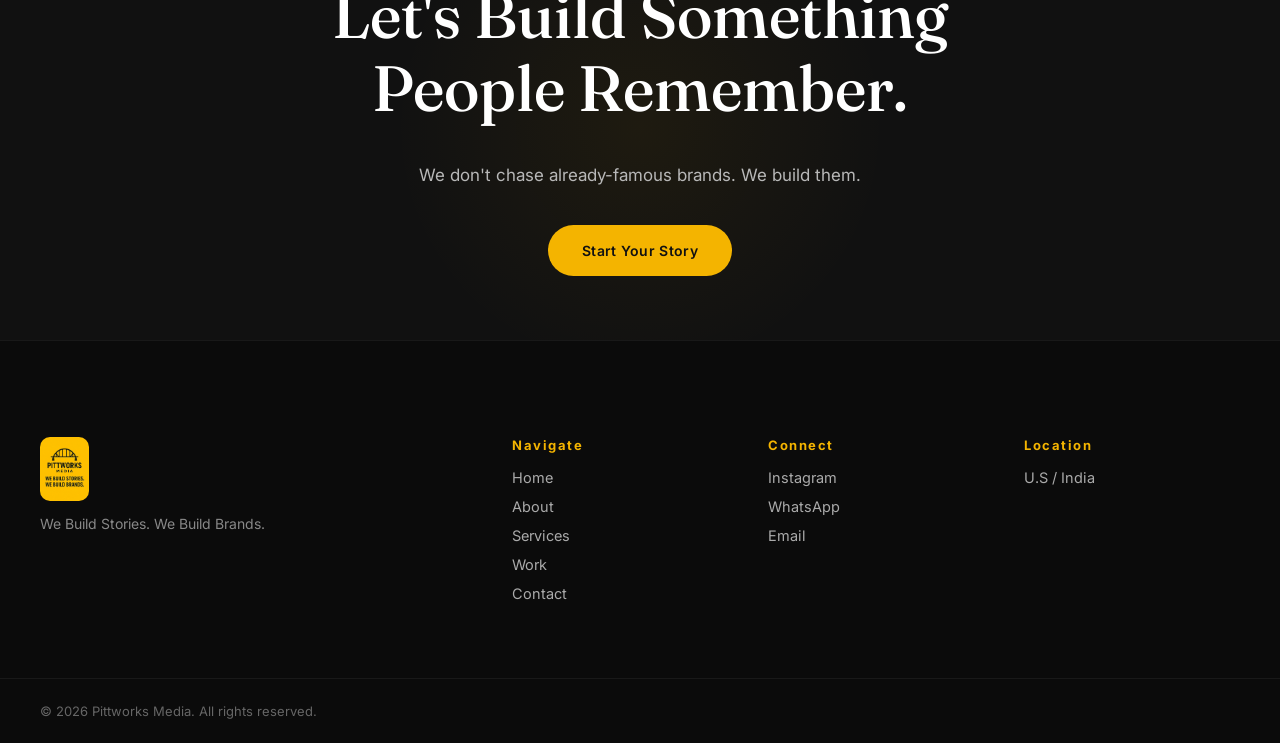
==== commit 7d01eae4: "Update email to praveennaraharishetty@gmail.com" ====
--- a/index.html
+++ b/index.html
@@ -264,7 +264,7 @@
       <h4>Connect</h4>
       <a href="https://www.instagram.com/pittworks_media" target="_blank" rel="noopener">Instagram</a>
       <a href="https://wa.me/918801460641?text=Hi%20Pittworks%20Media%2C%20I%27m%20interested%20in%20your%20services.%20Let%27s%20connect!" target="_blank" rel="noopener">WhatsApp</a>
-      <a href="mailto:hello@pittworksmedia.com">Email</a>
+      <a href="mailto:praveennaraharishetty@gmail.com">Email</a>
     </div>
     <div class="footer-col">
       <h4>Location</h4>
--- a/css/style.css
+++ b/css/style.css
@@ -245,12 +245,12 @@
 /* ============================================
    CLIENTS MARQUEE
    ============================================ */
-.clients{ background: var(--black); }
-.marquee-wrap{ border-top:1px solid rgba(255,255,255,.08); border-bottom:1px solid rgba(255,255,255,.08); padding: var(--space-3) 0; overflow:hidden; }
-.marquee-track{ display:flex; gap: 40px; width:max-content; animation: marquee 35s linear infinite; padding-right: 40px; align-items:center; }
+.clients{ background: var(--black); padding: var(--space-5) 0 var(--space-3); }
+.marquee-wrap{ border-top:1px solid rgba(255,255,255,.08); border-bottom:1px solid rgba(255,255,255,.08); padding: var(--space-3) 0; overflow:hidden; display:flex; align-items:center; }
+.marquee-track{ display:flex; gap: 40px; width:max-content; animation: marquee 35s linear infinite; padding-right: 40px; align-items:center; flex-shrink:0; }
 .marquee-wrap:hover .marquee-track{ animation-play-state: paused; }
 @keyframes marquee{ from{ transform: translate3d(0,0,0); } to{ transform: translate3d(-50%,0,0); } }
-.client-logo-img{ height: 70px; width: auto; border-radius: 12px; object-fit: cover; opacity: .7; transition: opacity .4s ease, transform .4s var(--ease); filter: grayscale(.3); }
+.client-logo-img{ height: 60px; width: 60px; border-radius: 12px; object-fit: cover; opacity: .7; transition: opacity .4s ease, transform .4s var(--ease); filter: grayscale(.3); flex-shrink:0; }
 .client-logo-img:hover{ opacity: 1; transform: scale(1.08); filter: grayscale(0); }
 .client-logo{ font-family: var(--font-display); font-size: 36px; letter-spacing: 2px; color: rgba(255,255,255,.18); white-space:nowrap; transition: color .4s ease; }
 .client-logo:hover{ color: var(--gold); }
@@ -327,7 +327,7 @@
 /* ============================================
    CTA BANNER
    ============================================ */
-.cta-banner{ background: var(--black); text-align:center; padding: var(--space-7) 0; }
+.cta-banner{ background: var(--black); text-align:center; padding: var(--space-5) 0; }
 .cta-banner h2{ font-family: var(--font-serif); font-weight:500; font-size: clamp(30px,5vw,64px); line-height:1.15; margin: 0 0 var(--space-4); }
 .cta-banner .btn{ margin: 0 auto; }
 
@@ -1060,7 +1060,7 @@
 .pricing-statement {
   background: var(--black);
   text-align: center;
-  padding: var(--space-6) 0;
+  padding: var(--space-4) 0;
 }
 .pricing-statement h2 {
   font-family: var(--font-serif);
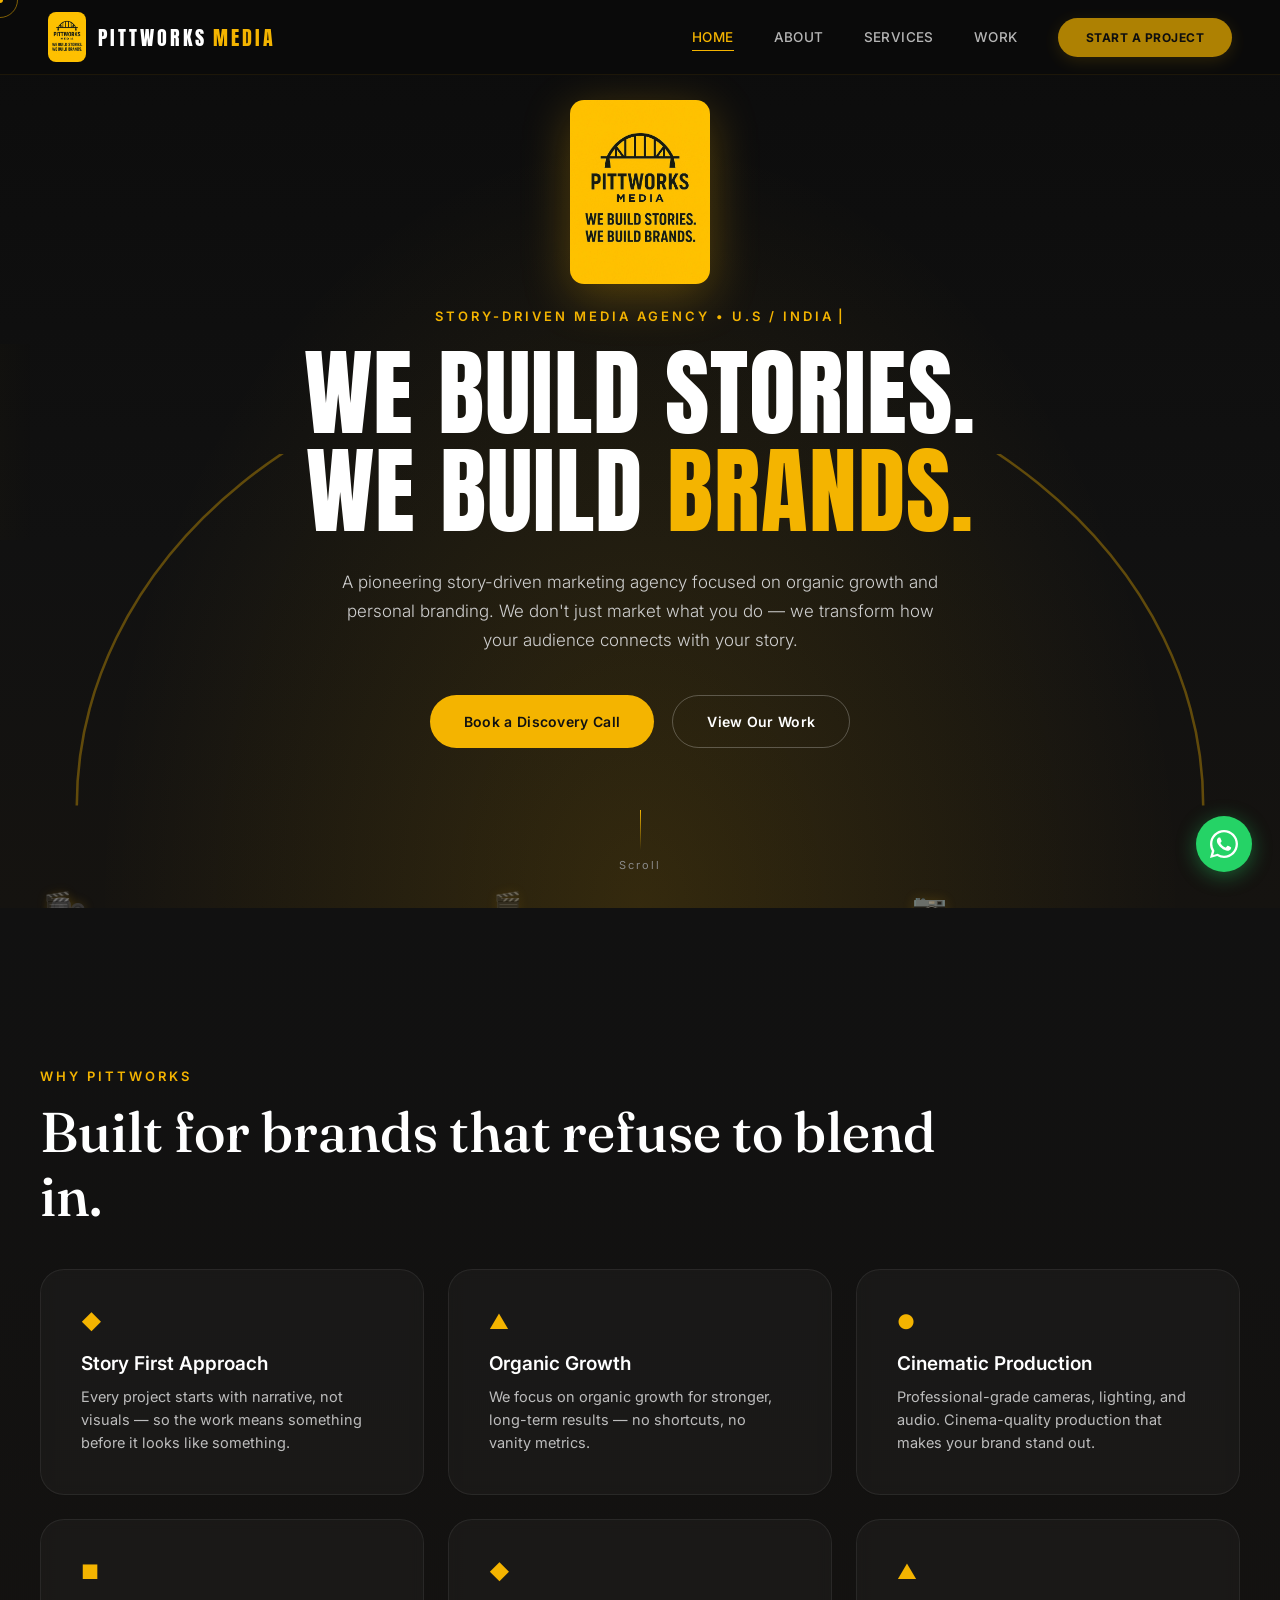
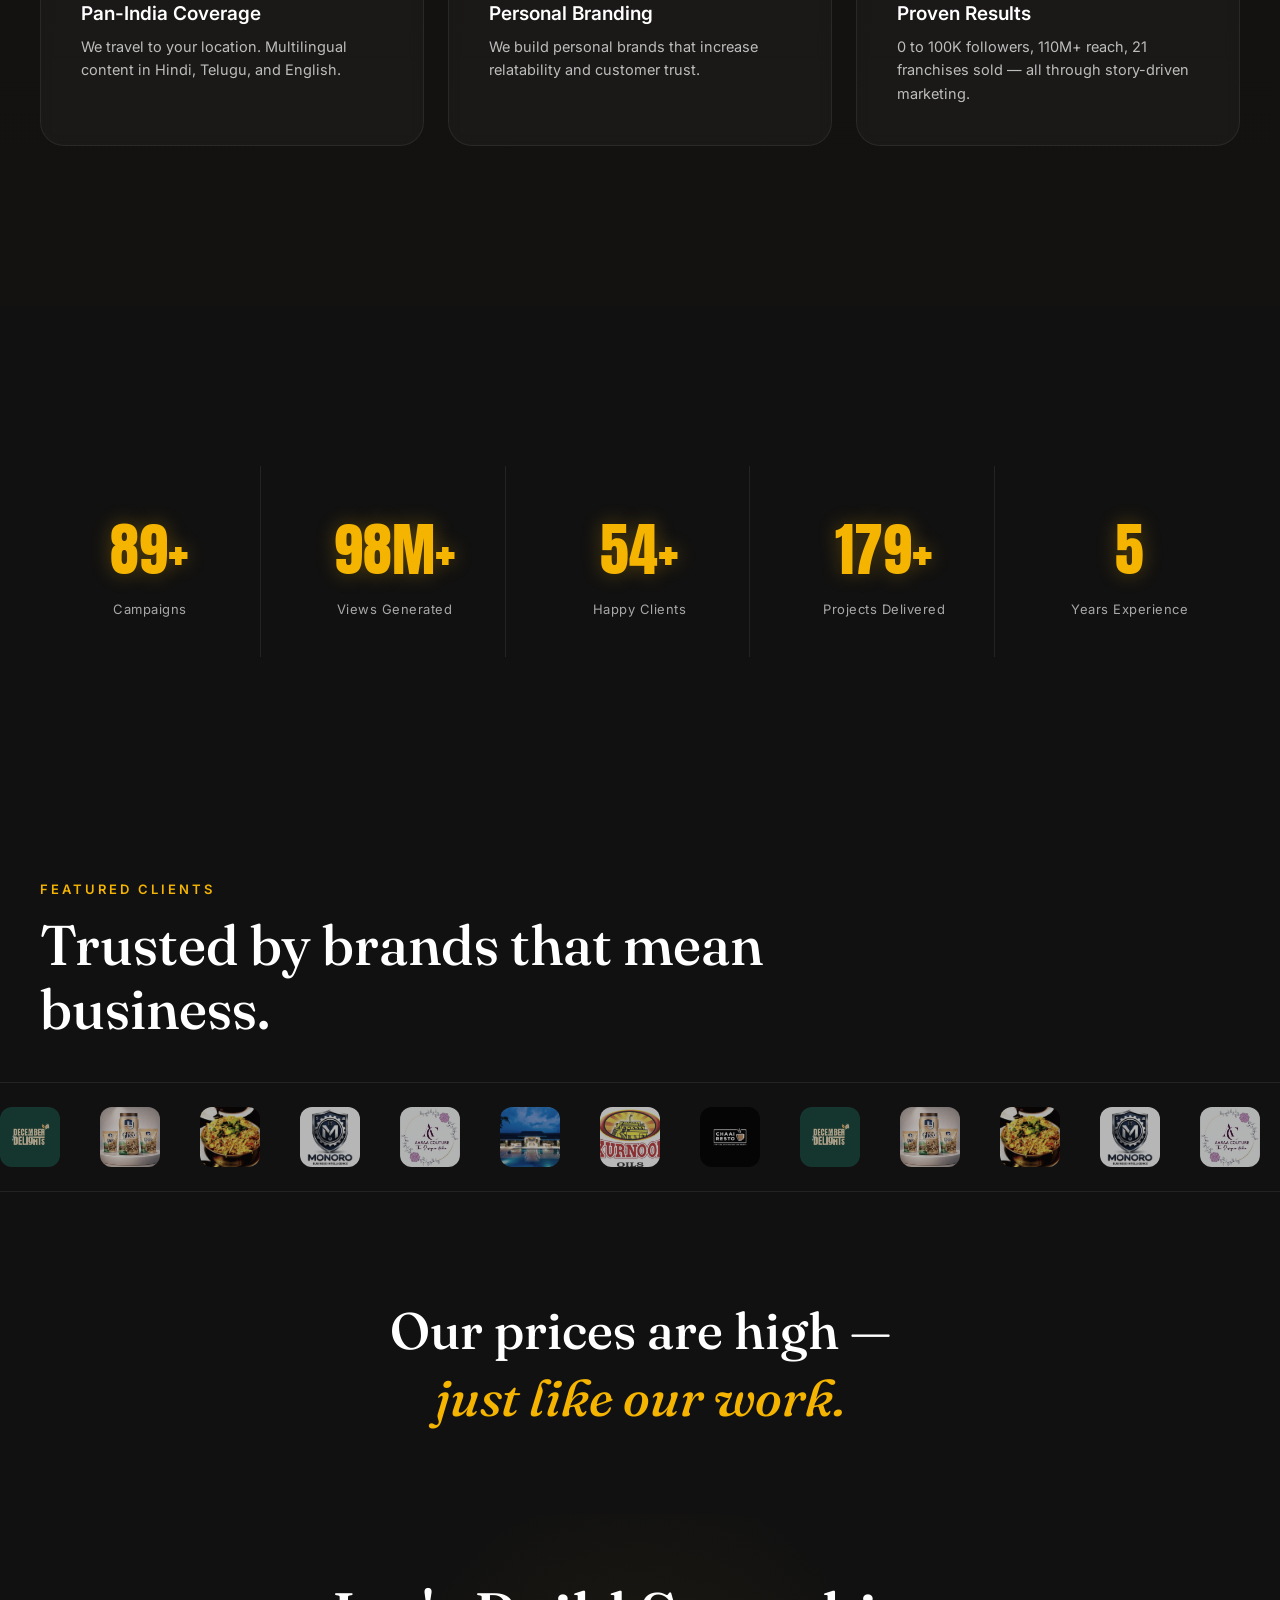
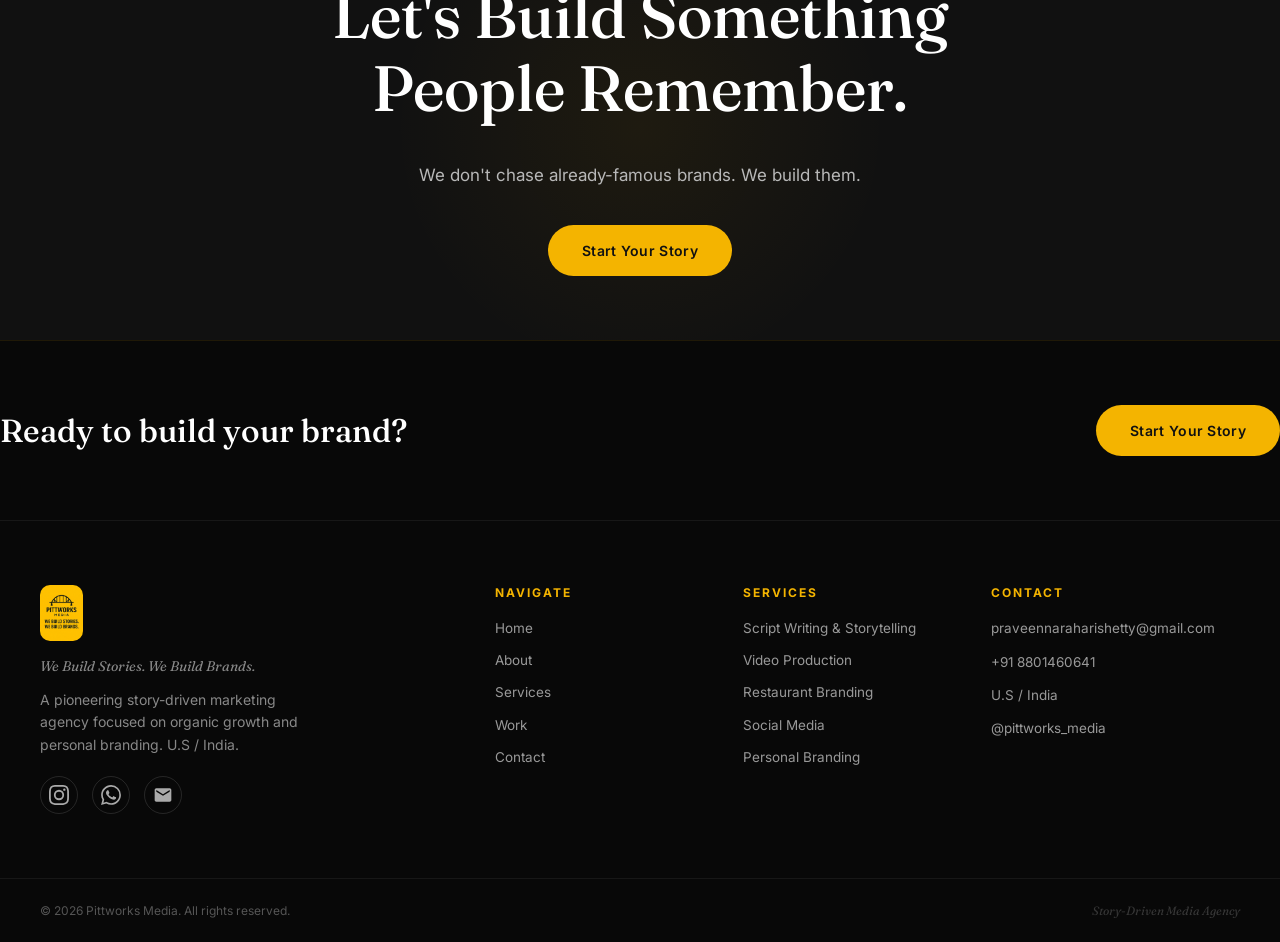
==== commit 2092f45d: "Premium footer - CTA row, social icons, services col, contact details, credit line" ====
--- a/index.html
+++ b/index.html
@@ -162,7 +162,7 @@
         <div class="why-card reveal-up" style="--d:0.3s">
           <div class="why-icon">▲</div>
           <h3>Proven Results</h3>
-          <p>0 to 100K followers, 30M+ reach, 21 franchises sold — all through story-driven marketing.</p>
+          <p>0 to 100K followers, 110M+ reach, 21 franchises sold — all through story-driven marketing.</p>
         </div>
       </div>
     </div>
@@ -176,7 +176,7 @@
         <span class="stat-label">Campaigns</span>
       </div>
       <div class="stat-item reveal-up" style="--d:0.08s">
-        <span class="stat-num" data-count="35" data-suffix="M+">0</span>
+        <span class="stat-num" data-count="110" data-suffix="M+">0</span>
         <span class="stat-label">Views Generated</span>
       </div>
       <div class="stat-item reveal-up" style="--d:0.16s">
@@ -244,13 +244,31 @@
 
 <!-- FOOTER -->
 <footer class="footer">
+  <div class="container footer-top">
+    <div class="footer-cta-row">
+      <h3>Ready to build your brand?</h3>
+      <a href="contact.html" class="btn btn-gold magnetic"><span>Start Your Story</span></a>
+    </div>
+  </div>
   <div class="container footer-grid">
     <div class="footer-brand">
       <picture>
         <source srcset="assets/images/logo.webp" type="image/webp">
         <img src="assets/images/logo.png" alt="Pittworks Media" class="footer-logo">
       </picture>
-      <p>We Build Stories. We Build Brands.</p>
+      <p class="footer-tagline">We Build Stories. We Build Brands.</p>
+      <p class="footer-desc">A pioneering story-driven marketing agency focused on organic growth and personal branding. U.S / India.</p>
+      <div class="footer-socials">
+        <a href="https://www.instagram.com/pittworks_media" target="_blank" rel="noopener" aria-label="Instagram">
+          <svg width="20" height="20" viewBox="0 0 24 24" fill="currentColor"><path d="M12 2.163c3.204 0 3.584.012 4.85.07 3.252.148 4.771 1.691 4.919 4.919.058 1.265.069 1.645.069 4.849 0 3.205-.012 3.584-.069 4.849-.149 3.225-1.664 4.771-4.919 4.919-1.266.058-1.644.07-4.85.07-3.204 0-3.584-.012-4.849-.07-3.26-.149-4.771-1.699-4.919-4.92-.058-1.265-.07-1.644-.07-4.849 0-3.204.013-3.583.07-4.849.149-3.227 1.664-4.771 4.919-4.919 1.266-.057 1.645-.069 4.849-.069zM12 0C8.741 0 8.333.014 7.053.072 2.695.272.273 2.69.073 7.052.014 8.333 0 8.741 0 12c0 3.259.014 3.668.072 4.948.2 4.358 2.618 6.78 6.98 6.98C8.333 23.986 8.741 24 12 24c3.259 0 3.668-.014 4.948-.072 4.354-.2 6.782-2.618 6.979-6.98.059-1.28.073-1.689.073-4.948 0-3.259-.014-3.667-.072-4.947-.196-4.354-2.617-6.78-6.979-6.98C15.668.014 15.259 0 12 0zm0 5.838a6.162 6.162 0 100 12.324 6.162 6.162 0 000-12.324zM12 16a4 4 0 110-8 4 4 0 010 8zm6.406-11.845a1.44 1.44 0 100 2.881 1.44 1.44 0 000-2.881z"/></svg>
+        </a>
+        <a href="https://wa.me/918801460641?text=Hi%20Pittworks%20Media%2C%20I%27m%20interested%20in%20your%20services.%20Let%27s%20connect!" target="_blank" rel="noopener" aria-label="WhatsApp">
+          <svg width="20" height="20" viewBox="0 0 24 24" fill="currentColor"><path d="M17.472 14.382c-.297-.149-1.758-.867-2.03-.967-.273-.099-.471-.148-.67.15-.197.297-.767.966-.94 1.164-.173.199-.347.223-.644.075-.297-.15-1.255-.463-2.39-1.475-.883-.788-1.48-1.761-1.653-2.059-.173-.297-.018-.458.13-.606.134-.133.298-.347.446-.52.149-.174.198-.298.298-.497.099-.198.05-.371-.025-.52-.075-.149-.669-1.612-.916-2.207-.242-.579-.487-.5-.669-.51-.173-.008-.371-.01-.57-.01-.198 0-.52.074-.792.372-.272.297-1.04 1.016-1.04 2.479 0 1.462 1.065 2.875 1.213 3.074.149.198 2.096 3.2 5.077 4.487.709.306 1.262.489 1.694.625.712.227 1.36.195 1.871.118.571-.085 1.758-.719 2.006-1.413.248-.694.248-1.289.173-1.413-.074-.124-.272-.198-.57-.347m-5.421 7.403h-.004a9.87 9.87 0 01-5.031-1.378l-.361-.214-3.741.982.998-3.648-.235-.374a9.86 9.86 0 01-1.51-5.26c.001-5.45 4.436-9.884 9.888-9.884 2.64 0 5.122 1.03 6.988 2.898a9.825 9.825 0 012.893 6.994c-.003 5.45-4.437 9.884-9.885 9.884m8.413-18.297A11.815 11.815 0 0012.05 0C5.495 0 .16 5.335.157 11.892c0 2.096.547 4.142 1.588 5.945L.057 24l6.305-1.654a11.882 11.882 0 005.683 1.448h.005c6.554 0 11.89-5.335 11.893-11.893a11.821 11.821 0 00-3.48-8.413z"/></svg>
+        </a>
+        <a href="mailto:praveennaraharishetty@gmail.com" aria-label="Email">
+          <svg width="20" height="20" viewBox="0 0 24 24" fill="currentColor"><path d="M20 4H4c-1.1 0-2 .9-2 2v12c0 1.1.9 2 2 2h16c1.1 0 2-.9 2-2V6c0-1.1-.9-2-2-2zm0 4l-8 5-8-5V6l8 5 8-5v2z"/></svg>
+        </a>
+      </div>
     </div>
     <div class="footer-col">
       <h4>Navigate</h4>
@@ -261,18 +279,24 @@
       <a href="contact.html">Contact</a>
     </div>
     <div class="footer-col">
-      <h4>Connect</h4>
-      <a href="https://www.instagram.com/pittworks_media" target="_blank" rel="noopener">Instagram</a>
-      <a href="https://wa.me/918801460641?text=Hi%20Pittworks%20Media%2C%20I%27m%20interested%20in%20your%20services.%20Let%27s%20connect!" target="_blank" rel="noopener">WhatsApp</a>
-      <a href="mailto:praveennaraharishetty@gmail.com">Email</a>
+      <h4>Services</h4>
+      <a href="services.html">Script Writing & Storytelling</a>
+      <a href="services.html">Video Production</a>
+      <a href="services.html">Restaurant Branding</a>
+      <a href="services.html">Social Media</a>
+      <a href="services.html">Personal Branding</a>
     </div>
     <div class="footer-col">
-      <h4>Location</h4>
+      <h4>Contact</h4>
+      <p>praveennaraharishetty@gmail.com</p>
+      <p>+91 8801460641</p>
       <p>U.S / India</p>
+      <a href="https://www.instagram.com/pittworks_media" target="_blank" rel="noopener">@pittworks_media</a>
     </div>
   </div>
   <div class="container footer-bottom">
     <p>&copy; 2026 Pittworks Media. All rights reserved.</p>
+    <p class="footer-credit">Story-Driven Media Agency</p>
   </div>
 </footer>
 
--- a/css/style.css
+++ b/css/style.css
@@ -189,9 +189,9 @@
 /* ============================================
    ABOUT
    ============================================ */
-.about{ background: var(--black); }
-.about-lede{ max-width: 620px; color: #b8b8b8; font-size:17px; line-height:1.7; margin-bottom: var(--space-5); }
-.about-grid{ display:grid; grid-template-columns: repeat(4,1fr); gap: var(--space-3); }
+.about{ background: var(--black); padding: var(--space-5) 0; }
+.about-lede{ max-width: 620px; color: #b8b8b8; font-size:17px; line-height:1.7; margin-bottom: var(--space-3); }
+.about-grid{ display:grid; grid-template-columns: repeat(4,1fr); gap: var(--space-3); margin-top: var(--space-3); }
 .about-card{ background: var(--black-2); border:1px solid rgba(255,255,255,.06); border-radius: var(--radius); padding: var(--space-4); transition: transform .4s var(--ease), border-color .4s ease; }
 .about-card:hover{ transform: translateY(-8px); border-color: rgba(244,180,0,.4); }
 .about-num{ display:block; font-family: var(--font-serif); font-style:italic; color: var(--gold); font-size: 22px; margin-bottom: 14px; }
@@ -332,19 +332,28 @@
 .cta-banner .btn{ margin: 0 auto; }
 
 /* ============================================
-   FOOTER
-   ============================================ */
-.footer{ background: #0b0b0b; padding: var(--space-6) 0 var(--space-3); border-top: 1px solid rgba(255,255,255,.06); }
-.footer-grid{ display:grid; grid-template-columns: 2fr 1fr 1fr 1fr; gap: var(--space-4); margin-bottom: var(--space-5); }
-.footer-logo{ height: 64px; width:auto; border-radius:10px; margin-bottom: 14px; }
-.footer-brand p{ color:#888; font-size:14px; max-width: 240px; }
-.footer-col h4{ font-size: 13px; letter-spacing:1.5px; color: var(--gold); margin: 0 0 16px; }
-.footer-col a, .footer-col p{ display:block; color:#aaa; font-size:14.5px; margin-bottom: 12px; transition: color .25s ease; }
+   FOOTER — Premium
+   ============================================ */
+.footer{ background: #080808; padding: 0 0 var(--space-3); border-top: 1px solid rgba(244,180,0,.1); }
+.footer-top{ padding: var(--space-5) 0; border-bottom: 1px solid rgba(255,255,255,.06); margin-bottom: var(--space-5); }
+.footer-cta-row{ display:flex; align-items:center; justify-content:space-between; gap: var(--space-3); flex-wrap:wrap; }
+.footer-cta-row h3{ font-family: var(--font-serif); font-weight:500; font-size: clamp(22px, 3vw, 32px); color: var(--white); margin:0; }
+.footer-grid{ display:grid; grid-template-columns: 2fr 1fr 1fr 1.2fr; gap: var(--space-4); margin-bottom: var(--space-5); }
+.footer-logo{ height: 56px; width:auto; border-radius:10px; margin-bottom: 16px; }
+.footer-tagline{ color: var(--gold); font-family: var(--font-serif); font-style:italic; font-size:15px; margin-bottom: 8px; }
+.footer-desc{ color:#777; font-size:13.5px; line-height:1.6; max-width: 280px; margin-bottom: 20px; }
+.footer-socials{ display:flex; gap: 14px; }
+.footer-socials a{ width:38px; height:38px; border-radius:50%; border:1px solid rgba(255,255,255,.12); display:flex; align-items:center; justify-content:center; color:#aaa; transition: all .3s ease; }
+.footer-socials a:hover{ border-color: var(--gold); color: var(--gold); background: rgba(244,180,0,.08); transform: translateY(-2px); }
+.footer-brand p{ color:#888; font-size:14px; max-width: 280px; }
+.footer-col h4{ font-size: 12px; letter-spacing:2px; color: var(--gold); margin: 0 0 18px; text-transform:uppercase; }
+.footer-col a, .footer-col p{ display:block; color:#999; font-size:13.5px; margin-bottom: 12px; transition: color .25s ease; line-height:1.5; }
 .footer-col a:hover{ color: var(--gold); }
-.footer-bottom{ border-top:1px solid rgba(255,255,255,.06); padding-top: var(--space-3); }
-.footer-bottom p{ color:#666; font-size:13px; margin:0; }
-@media (max-width: 760px){ .footer-grid{ grid-template-columns: 1fr 1fr; } }
-@media (max-width: 500px){ .footer-grid{ grid-template-columns: 1fr; } }
+.footer-bottom{ border-top:1px solid rgba(255,255,255,.06); padding-top: var(--space-3); display:flex; align-items:center; justify-content:space-between; }
+.footer-bottom p{ color:#555; font-size:12px; margin:0; }
+.footer-credit{ color: var(--gold); opacity:.6; font-style:italic; font-family: var(--font-serif); }
+@media (max-width: 760px){ .footer-grid{ grid-template-columns: 1fr 1fr; } .footer-cta-row{ flex-direction:column; text-align:center; } }
+@media (max-width: 500px){ .footer-grid{ grid-template-columns: 1fr; } .footer-bottom{ flex-direction:column; gap:8px; text-align:center; } }
 
 /* ============================================
    BACK TO TOP
@@ -670,7 +679,7 @@
    PAGE HEADER (for sub-pages)
    ============================================ */
 .page-header {
-  padding: 180px 0 var(--space-5);
+  padding: 160px 0 var(--space-4);
   background: var(--black);
 }
 .page-header .section-title {
@@ -983,7 +992,7 @@
 /* ============================================
    FOUNDER STORY
    ============================================ */
-.founder { background: var(--black); }
+.founder { background: var(--black); padding: var(--space-5) 0 var(--space-4); }
 .founder-content { max-width: 800px; }
 .founder-timeline { margin-top: var(--space-4); }
 .founder-milestone {
@@ -1017,7 +1026,7 @@
 /* ============================================
    FLOATING CLIENT BRAND ICONS
    ============================================ */
-.clients-float { background: linear-gradient(180deg, #111111, #0d0d0b); padding: var(--space-6) 0; }
+.clients-float { background: linear-gradient(180deg, #111111, #0d0d0b); padding: var(--space-5) 0 var(--space-4); }
 .floating-brands {
   display: flex;
   flex-wrap: wrap;
